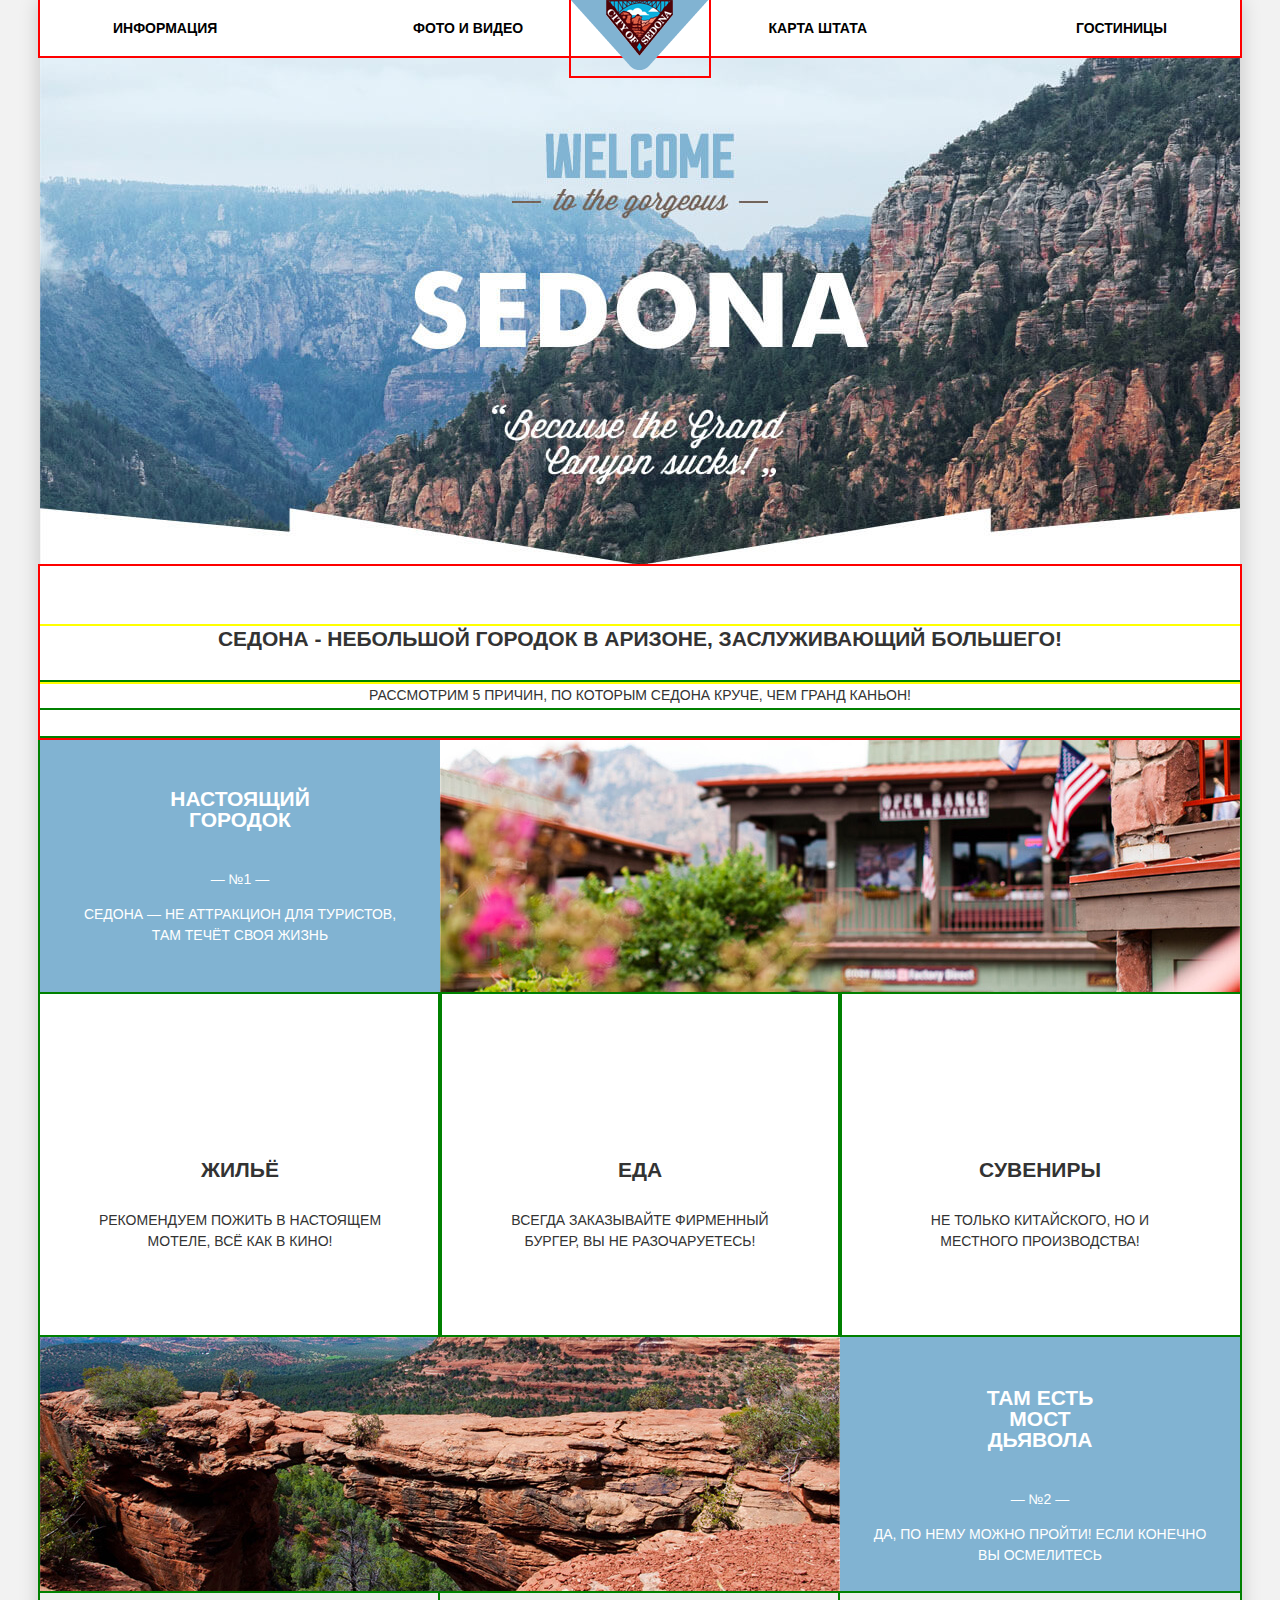
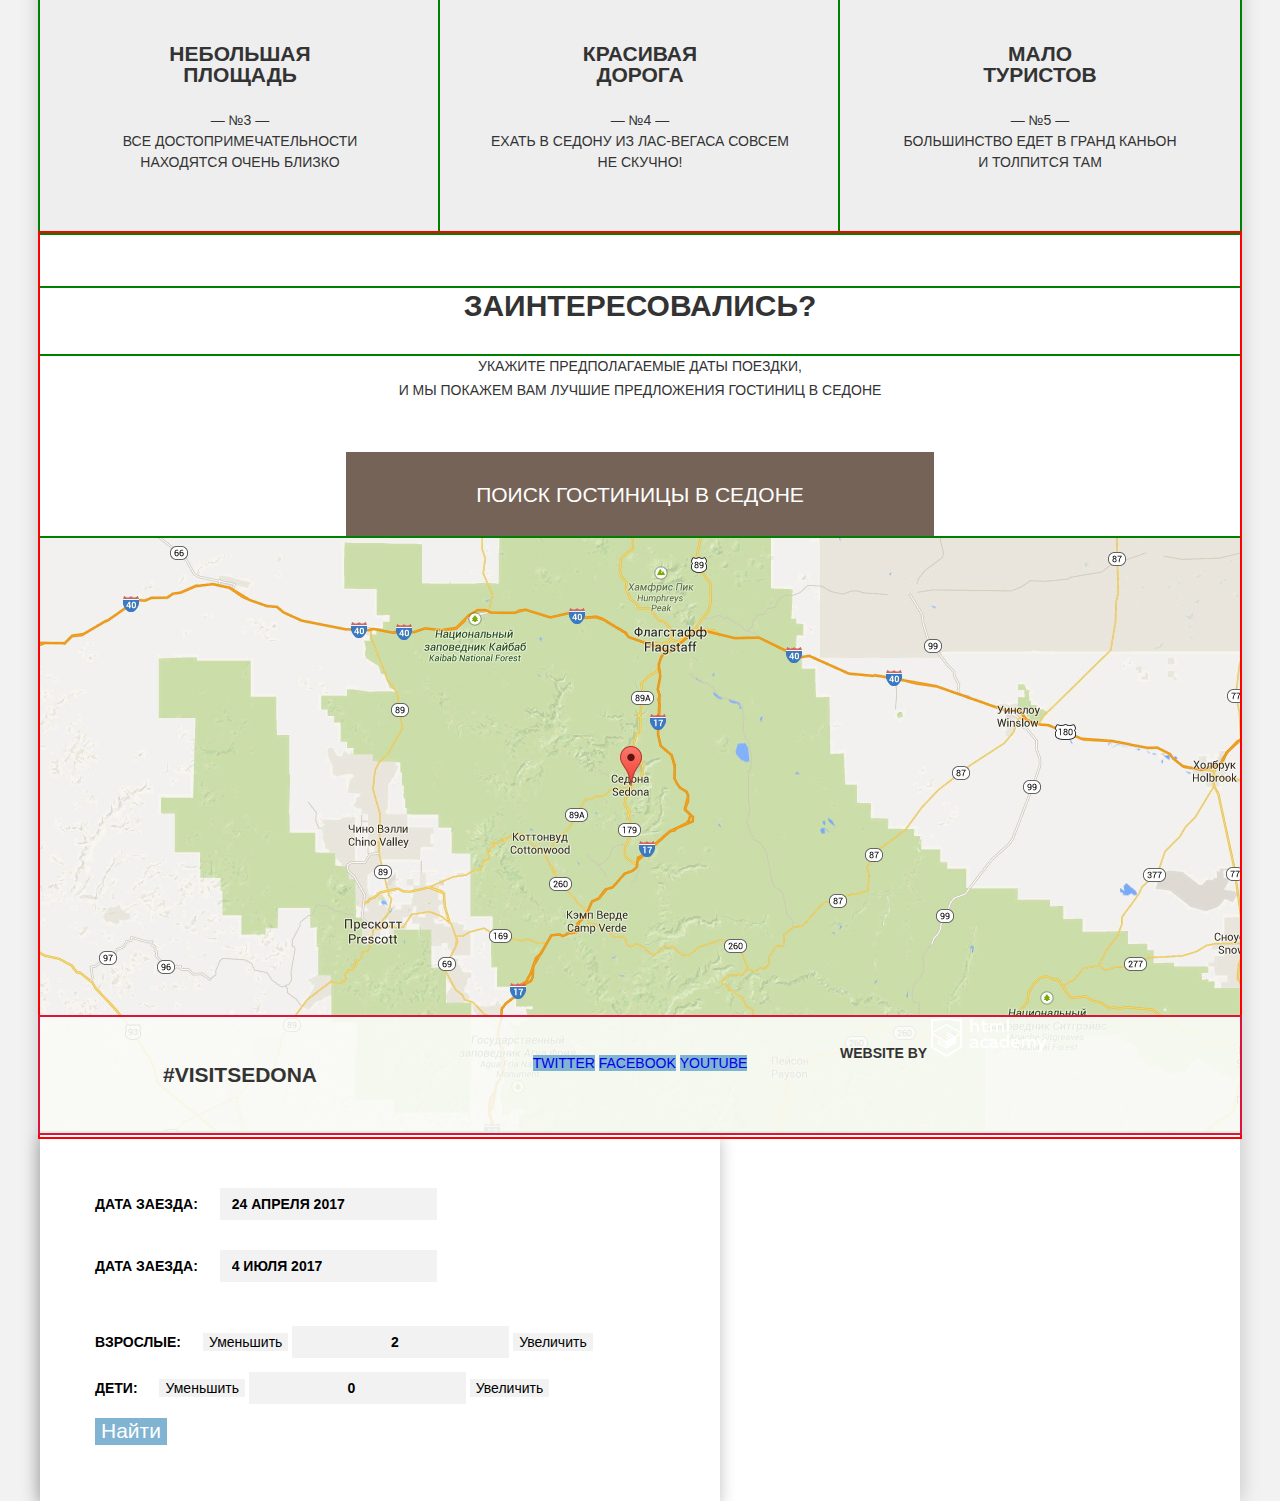
==== index.html @ 20192886 "Сделана сетка страниц" ====
<!DOCTYPE html>
<html lang="ru">
  <head>
    <meta charset="utf-8">
    <title>HTML Academy: Седона</title>
    <link href="https://fonts.googleapis.com/css?family=PT+Sans:400,700&amp;subset=cyrillic" rel="stylesheet">
    <link rel="stylesheet" href="css/normalize.css">
    <link rel="stylesheet" href="css/style.css">
  </head>
  <body>
    <div class="page-content">
      <header class="main-header">
        <nav class="main-navigation">
          <a class="main-header-logo">
            <img src="img/logo.png" width="138" height="70" alt="Логотип Седоны">
          </a>
          <ul class="site-navigation">
            <li><a href="#">Информация</a></li>
            <li><a href="#">Фото и видео</a></li>
            <li><a href="#">Карта штата</a></li>
            <li><a href="catalog.html">Гостиницы</a></li>
          </ul>
        </nav>
      </header>
      <main class="container">
        <h1 class="visually-hidden">Городок Седона</h1>
        <div class="intro-photo"></div>
        <section class="features">
          <h2 class="visually-hidden">Преимущества Седоны</h2>
          <div class="layout-block">
            <p>Седона - небольшой городок в Аризоне, заслуживающий большего!</p>
            <p>Рассмотрим 5 причин, по которым Седона круче, чем Гранд Каньон!</p>
          </div>
          <ol class="features-list">
            <li class="features-block colored">
              <div class="features-layout">
                <h3>Настоящий городок</h3>
                <p>— №1 —</p>
                <p>Седона — не аттракцион для туристов,<br> там течёт своя жизнь</p>
              </div>
              <img class="feature-photo" src="img/sedona-photo-1.jpg">
              <ul class="recommendations-list">
                <li class="recommendations-item">
                  <h4>Жильё</h4>
                  <p>Рекомендуем пожить в настоящем мотеле, всё как в кино!</p>
                </li>
                <li class="recommendations-item">
                  <h4>Еда</h4>
                  <p>Всегда заказывайте фирменный бургер, вы не разочаруетесь!</p>
                </li>
                <li class="recommendations-item">
                  <h4>Сувениры</h4>
                  <p>Не только китайского, но и местного производства!</p>
                </li>
              </ul>
            </li>
            <li class="features-block colored ">
              <div class="features-layout backwards">
                <h3>Там есть Мост дьявола</h3>
                <p>— №2 —</p>
                <p>Да, по нему можно пройти! Если конечно<br> вы осмелитесь</p>
              </div>
              <img class="feature-photo" src="img/sedona-photo-2.jpg">
            </li>
            <li class="features-block other">
                <h3>Небольшая площадь</h3>
                <p>— №3 —</p>
                <p>Все достопримечательности<br> находятся очень близко</p>
            </li>
            <li class="features-block other">
                <h3>Красивая дорога</h3>
                <p>— №4 —</p>
                <p>Ехать в Седону из Лас-Вегаса совсем<br> не скучно!</p>
            </li>
            <li class="features-block other">
                <h3>Мало туристов</h3>
                <p>— №5 —</p>
                <p>Большинство едет в Гранд Каньон<br> и толпится там</p>
            </li>
          </ol>
        </section>
        <section class="search">
          <h2 class="visually-hidden">Поиск гостиниц</h2>
          <p>Заинтересовались?</p>
          <p>Укажите предполагаемые даты поездки,  <br>
            и мы покажем вам лучшие предложения гостиниц в Седоне</p>
          <a class="open-button" href="catalog.html">Поиск гостиницы в Седоне</a>
          <img class="map" src="img/map.jpg" width="1200" height="593">
        </section>
      </main>
      <footer class="main-footer">
        <p class="footer-tag">#visitSedona</p>
        <ul class="footer-social">
          <li><a class="social-button" href="www.twitter.com">Twitter</a></li>
          <li><a class="social-button" href="www.facebook.com">Facebook</a></li>
          <li><a class="social-button" href="www.youtube.com">Youtube</a></li>
        </ul>
        <p class="footer-copyright">
          <b>Website by</b>
          <a href="https://htmlacademy.ru/intensive/htmlcss"><img src="img/academy-logo.svg" width="115" height="41" alt="Страница HTML Academy"></a>
        </p>
      </footer>


      <section class="modal modal-search">
        <form class="search-form" action="https://echo.htmlacademy.ru" method="get">
          <p>
            <label for="arrival-date">Дата заезда:</label>
            <input type="text" name="arrival-date" id="arrival-date" placeholder="24 апреля 2017">
          </p>
          <p>
            <label for="departure-date">Дата заезда:</label>
            <input type="text" name="departure-date" id="departure-date" placeholder="4 июля 2017">
          </p>
          <div "search-columns">
            <p>
              <label for="adult-number">Взрослые:</label>
              <button class="add-button" type="button">Уменьшить</button>
              <input type="number" min="0" name="adult-number" id="adult-number" placeholder="2">
              <button class="subtract-button button" type="button">Увеличить</button>
            </p>
            <p>

              <label for="child-number">Дети:</label>
              <button class="add-button" type="button">Уменьшить</button>
              <input type="number" min="0" name="child-number" id="child-number" placeholder="0">
              <button class="subtract-button button" type="button">Увеличить</button>
            </p>
          </div>
          <button type="submit" class="modal-button">Найти</button>
        </form>
      </section>
    </div>
  </body>
</html>
---- css/style.css ----
body {
  margin: 0;
  padding: 0;

  font-family: "PT Sans Regular", Arial, sans-serif;
  font-size: 14px;
  line-height: 21px;
  color: #333333;
  text-transform: uppercase;

  background-color: #f2f2f2;
}

.visually-hidden {
  position: absolute;
  width: 1px;
  height: 1px;
  margin: -1px;
  border: 0;
  padding: 0;
  clip: rect(0 0 0 0);
  overflow: hidden;
}

/* margin добавила, чтобы была видна тень. Не забыть убрать! */
.page-content {
  min-width: 1200px;
  width: 1200px;
  margin: 0 auto;
  background-color: #ffffff;
  box-shadow: 0 0 20px  rgba(0, 1, 1, 0.2);
}

a {
  text-decoration: none;
}

.main-navigation {
  background-color: #ffffff;

  outline: 2px solid red;
}

.main-header-logo {
  position: absolute;
  left: calc(50% - 69px);

  outline: 2px solid red;
}

.main-header-logo a {
  outline: 2px solid red;
}

.site-navigation {
  display: flex;
  flex-wrap: wrap;
  margin: 0;
  padding: 0;

  font-weight: bold;
  line-height: 26px;

  list-style: none;
  color: #000000;
  outline: 2px solid red;
}

.site-navigation li {
  width: 227px;
}

.site-navigation li:first-child,
.site-navigation li:nth-child(2) {
  padding-left: 73px;
  padding-top: 15px;
  padding-bottom: 15px;

  text-align: left;
}

.site-navigation li:nth-child(3),
.site-navigation li:last-child {
  padding-right: 73px;
  padding-top: 15px;
  padding-bottom: 15px;

  text-align: right;
}

.site-navigation a {
  color: #000000;
}

.site-navigation a:hover,
.site-navigation a:focus {
  color: #81b3d2;
}

.site-navigation a:active {
  color: rgba(0, 0, 0, 0.3)
}

.intro-photo {
  width: 1200px;
  height: 510px;
  background-color: #5780a8;
  background-image: url("../img/background-index.jpg");
  background-position: center;
  background-repeat: no-repeat;
}

.features {
  background-color: #ffffff;
}

.layout-block {
  padding-top: 60px;
  padding-bottom: 30px;

  outline: 2px solid red;
}

.layout-block > p:first-of-type {
  margin: 0;
  padding-bottom: 30px;

  font-size: 21px;
  line-height: 26px;
  font-weight: bold;
  text-align: center;

  outline: 2px solid yellow;
}

.layout-block > p:nth-of-type(2) {
  margin: 0;

  line-height: 26px;
  text-align: center;

  outline: 2px solid green;
}

.features-list {
  display: flex;
  flex-wrap: wrap;
  margin: 0;
  padding: 0;

  list-style: none;
}

.features-block {
  text-align: center;
  outline: 2px solid green;
}

.features-layout h3,
.features-block h3 {
  margin: 0;
  padding: 0;

  font-size: 21px;
  font-weight: bold;
  line-height: 21px;
}

.features-layout {
  width: 400px;
}

.features-block.colored {
  display: flex;
  flex-wrap: wrap;
  width: 1200px;

  color: #ffffff;

  background-color: #81b3d2;
}

.features-block h3 {
  padding-top: 50px;
  padding-left: 125px;
  padding-right: 125px;
  padding-bottom: 25px;

}

.features-block.other {
  padding-bottom: 60px;

  background-color: #eeeeee;
}

.features-block.other > p {
  margin: 0;
}

.recommendations-list {
  display: flex;
  flex-wrap: wrap;
  margin: 0;
  padding: 0;

  color:#333333;
  list-style: none;

  background-color: #ffffff;
}

.recommendations-list li {
  width: 400px;
  padding-top: 165px;
  outline: 2px solid green;
}

.recommendations-item h4 {
  margin: 0;
  padding-bottom: 30px;

  font-size: 21px;
  font-weight: bold;
  line-height: 21px;
}

.recommendations-item p {
  margin: 0;
  padding: 0;
  padding-bottom: 85px;
  padding-left: 55px;
  padding-right: 55px;

  font-size: 14px;
  line-height: 21px;
}

.features-layout.backwards {
  order: 1;
}

.features-block.other {
  width: 400px;
}

.search {
  padding-top: 55px;

  outline: 2px solid red;
}


.search p:first-of-type {
  margin: 0;
  padding-bottom: 30px;

  font-size: 30px;
  font-weight: bold;
  line-height: 36px;
  text-align: center;

  outline: 2px solid green;
}

.search p:nth-of-type(2) {
  margin: 0;
  padding-bottom: 50px;

  line-height: 24px;
  text-align: center;
}

.open-button {
  display: block;
  width: 588px;
  margin-left: auto;
  margin-right: auto;
  padding: 30px 0;

  font-size: 21px;
  line-height: 26px;
  color: #ffffff;
  text-align: center;

  background-color: #766357;
  border: none;
}

.map {
  outline: 2px solid green;
}

.open-button:focus,
.open-button:hover {
  background-color: #604e43;
  box-shadow: 0 10px 20px 0 rgba(0, 1, 1, 0.25)
}

.open-button:active {
  color: #918984;

  background-color: #503e33;
}

.main-footer {
  display: flex;
  flex-wrap: wrap;
  margin-top: -120px;

  background-color: rgba(249, 251, 246, 0.9);

  outline: 2px solid crimson;
}

.main-footer > p {
  margin: 0;
}

.footer-tag {
  width: 400px;
  padding: 45px 0;
  font-size: 21px;
  font-weight: bold;
  line-height: 26px;
  text-align: center;

  background-color: rgba(249, 251, 246, 0.9);
}

.footer-social {
  width: 400px;
  margin: 0;
  padding: 0;
  padding-top: 36px;
  padding-bottom: 36px;

  text-align: center;

  list-style: none;
  background-color: rgba(249, 251, 246, 0.9);
}

.footer-social li {
  display: inline-block;
}


.footer-copyright {
  width: 400px;
  padding-bottom: 40px;

  background-color: rgba(249, 251, 246, 0.9);
}


.social-button {
  background-color: #81b3d2;
}

.social-button:hover,
.social-button:focus {
  background-color: #669ec0;
}

.social-button:active {
  background-color: #5496bd;
}

.footer-copyright {
  line-height: 26px;
}

.modal-search {
  width: 570px;
  padding: 55px;

  font-weight: bold;
  line-height: 26px;
  color: #000000;

  background-color: #ffffff;
  box-shadow: 0 5px 15px 0 rgba(0, 1, 1, 0.25);
}

.search-form > p {
  width: 100%;
  margin: 0;
  padding: 0;
  padding-bottom: 30px;
}

.search-columns > p {
  width: 230px;
}

.search-form label {
  padding-right: 18px;
}

.modal-search input {
  padding-top: 8px;
  padding-bottom: 8px;
  padding-left: 12px;
  padding-right: 9px;

  background-color: #f2f2f2;
  border: none;
}


.modal-search input:hover {
  background-color: #ebebeb;
}

.modal-search input:focus {
  background-color: #ffffff;
  border: 2px solid #e5e5e5;
}

.modal-search input[placeholder] {
  text-transform: uppercase;
  font-weight: bold;
}

.modal-search input::-moz-placeholder {
  color: #000000;
}

.modal-search input::-webkit-input-placeholder {
  color: #000000;
}

input[type="number"] {
  text-align: center;
}

.add-button,
.subtract-button {
  background-color: #f2f2f2;
  border: none;
}

.modal-button {
  font-size: 21px;
  text-align: center;
  color: #ffffff;

  background-color: #81b3d2;
  border: none;
}

.modal-button:hover,
.modal-button:focus {
  background-color: #669ec0;
}

.modal-button:active {
  color: rgba(255, 255, 255, 0.302);
  background-color: #5496bd;
}


/* Оформление страницы каталога */

.site-navigation-current a,
.site-navigation-current a:hover,
.site-navigation-current a:focus,
.site-navigation-current a:active {
  color: #766357;
}

.filter {
  display: flex;
  flex-wrap: wrap;
  padding-top: 28px;
  padding-left: 73px;
  padding-right: 73px;
  padding-bottom: 31px;

  color: #ffffff;

  background-color: #5c87b0;
  background-image: url("../img/background-hotels.jpg");
  background-position: 0 0;
  background-repeat: no-repeat;
  background-size: cover;
}

.filter fieldset {
  width: 240px;
  margin: 0;
  padding: 0;

  border: none;
  outline: 2px solid red;
}

.filter-column {
  width: 318px;
  margin-left: 256px;

  outline: 2px solid red;
}

.filter legend {
  padding-bottom: 30px;

  font-size: 16px;
  font-weight: bold;
}

.filter ul {
  margin: 0;
  padding: 0;

  list-style: none;
}

.filter-option {
  padding-bottom: 28px;
  padding-left: 40px;

  text-align: left;
}

.filter-option:last-child {
  padding-bottom: 0;
}

.filter-input:disabled + label {
  opacity: 0.5;
}

.filter-range {
  background-color: transparent;
  border: none;
}


.filter-range[placeholder] {
  color: #ffffff;
}

.filter-range::-moz-placeholder {
  color: #ffffff;
}

.filter-range::-webkit-input-placeholder {
  color: #ffffff;
}

.filter-group {
  border: 2px solid #ffffff;
}

.results-button {
  padding-top: 7px;
  padding-bottom: 7px;
  padding-left: 34px;
  padding-right: 34px;


  text-transform: uppercase;
  color: #ffffff;

  background-color: transparent;
  border: 2px solid #ffffff;
}


.sorting-layout {
  display: flex;
  flex-wrap: wrap;

  padding-top: 30px;
  padding-bottom: 30px;
  padding-left: 73px;
  padding-right: 73px;

  outline: 2px solid red;
}

.sorting-layout > b {
  width: 130px;
  margin-right: 34px;

  font-size: 21px;
  font-weight: bold;
  line-height: 26px;
  outline: 2px solid green;
}

.sorting-layout > span {
  width: 90px;
  margin-right: 25px;

  font-size: 12px;
  line-height: 18px;
}

.sorting-settings-1,
.sorting-settings-2 {
  margin: 0;
  padding: 0;

  font-size: 12px;

  list-style: none;
  line-height: 18px;
  color: rgba(0, 0, 0, 0.3);

  outline: 2px solid red;
}

.sorting-settings-1 {
  display: flex;
  flex-wrap: wrap;
  width: 249px;
  margin-right: auto;

  outline: 2px solid red;
}

.sorting-settings-1 li {
  width: 81px;

  outline: 2px solid green;
}

.sorting-settings-1 li:last-of-type {
  width: 86px;
}

.sorting-settings-2 {
  display: flex;
  flex-wrap: wrap;
  width: 236px;
}

.sorting-button {
  color: rgba(0, 0, 0, 0.3);

  text-decoration: underline;
  text-decoration-style: dotted;
  text-decoration-color: #81b3d2;
}

.sorting-button:hover,
.sorting-button:focus {
  color: #81b3d2;
}

.sorting-button:active {
  color: #000000;
  text-decoration: none;
}

.current-sorting {
  color: #81b3d2;
}

.results-list {
  margin: 0;
  padding: 0;

  list-style: none;
}

.result-item {
  display: flex;
  flex-wrap: wrap;
  padding-top: 30px;
  padding-bottom: 30px;
  padding-left: 73px;
  padding-right: 73px;

  border-bottom: 1px solid #e5e5e5;
}

.result-item > a {
  width: 135px;
  margin-right: 30px;
}

.result-item:first-of-type {
  border-top: 1px solid #e5e5e5;
}

.item-description {
  width: 260px;
  margin-right: auto;
}

.hotel-type {
  display: flex;
  flex-wrap: wrap;
  margin: 0;
  margin-bottom: 15px;
  padding: 0;
}

.hotel-type span {
  width: 116px;

  outline: 2px solid orange
}



.item-name {
  margin: 0;
  padding-bottom: 15px;

  font-size: 21px;
  font-weight: bold;
  line-height: 26px;
}

.item-name a {
  color: #000000;
}

.item-name a:hover,
.item-name a:focus {
  color: #81b3d2;
}

.item-name a:active {
  color: rgba(0, 0, 0, 0.3);
}

.buttons-layout {
  display: flex;
  flex-wrap: wrap;
}
.more-button {
  width: 110px;
  margin-right: 6px;
  padding-top: 3px;
  padding-bottom: 3px;

  font-weight: bold;
  color: #ffffff;
  text-align: center;

  background-color: #81b3d2;
}

.more-button:hover,
.more-button:focus {
  background-color: #669ec0;
}

.more-button:active {
  color: rgba(255, 255, 255, 0.3);

  background-color: #5496bd;
}

.book-button {
  width: 142px;
  padding-top: 3px;
  padding-bottom: 3px;

  font-weight: bold;
  color: #ffffff;
  text-align: center;

  background-color: #766357;
}

.book-button:hover,
.book-button:focus {
  background-color: #604e43;
}

.book-button:active {
  color: rgba(255, 255, 255, 0.3);

  background-color: #503e33;
}

.item-ratings > p {
  margin: 0;
  padding: 0;
  padding-top: 3px;
  padding-bottom: 2px;

  color: #666666;

  background-color: #f2f2f2;
}

.star-rating {
  margin-bottom: 47px;
}

.catalog-content .main-footer {
  margin-top: 0;
}
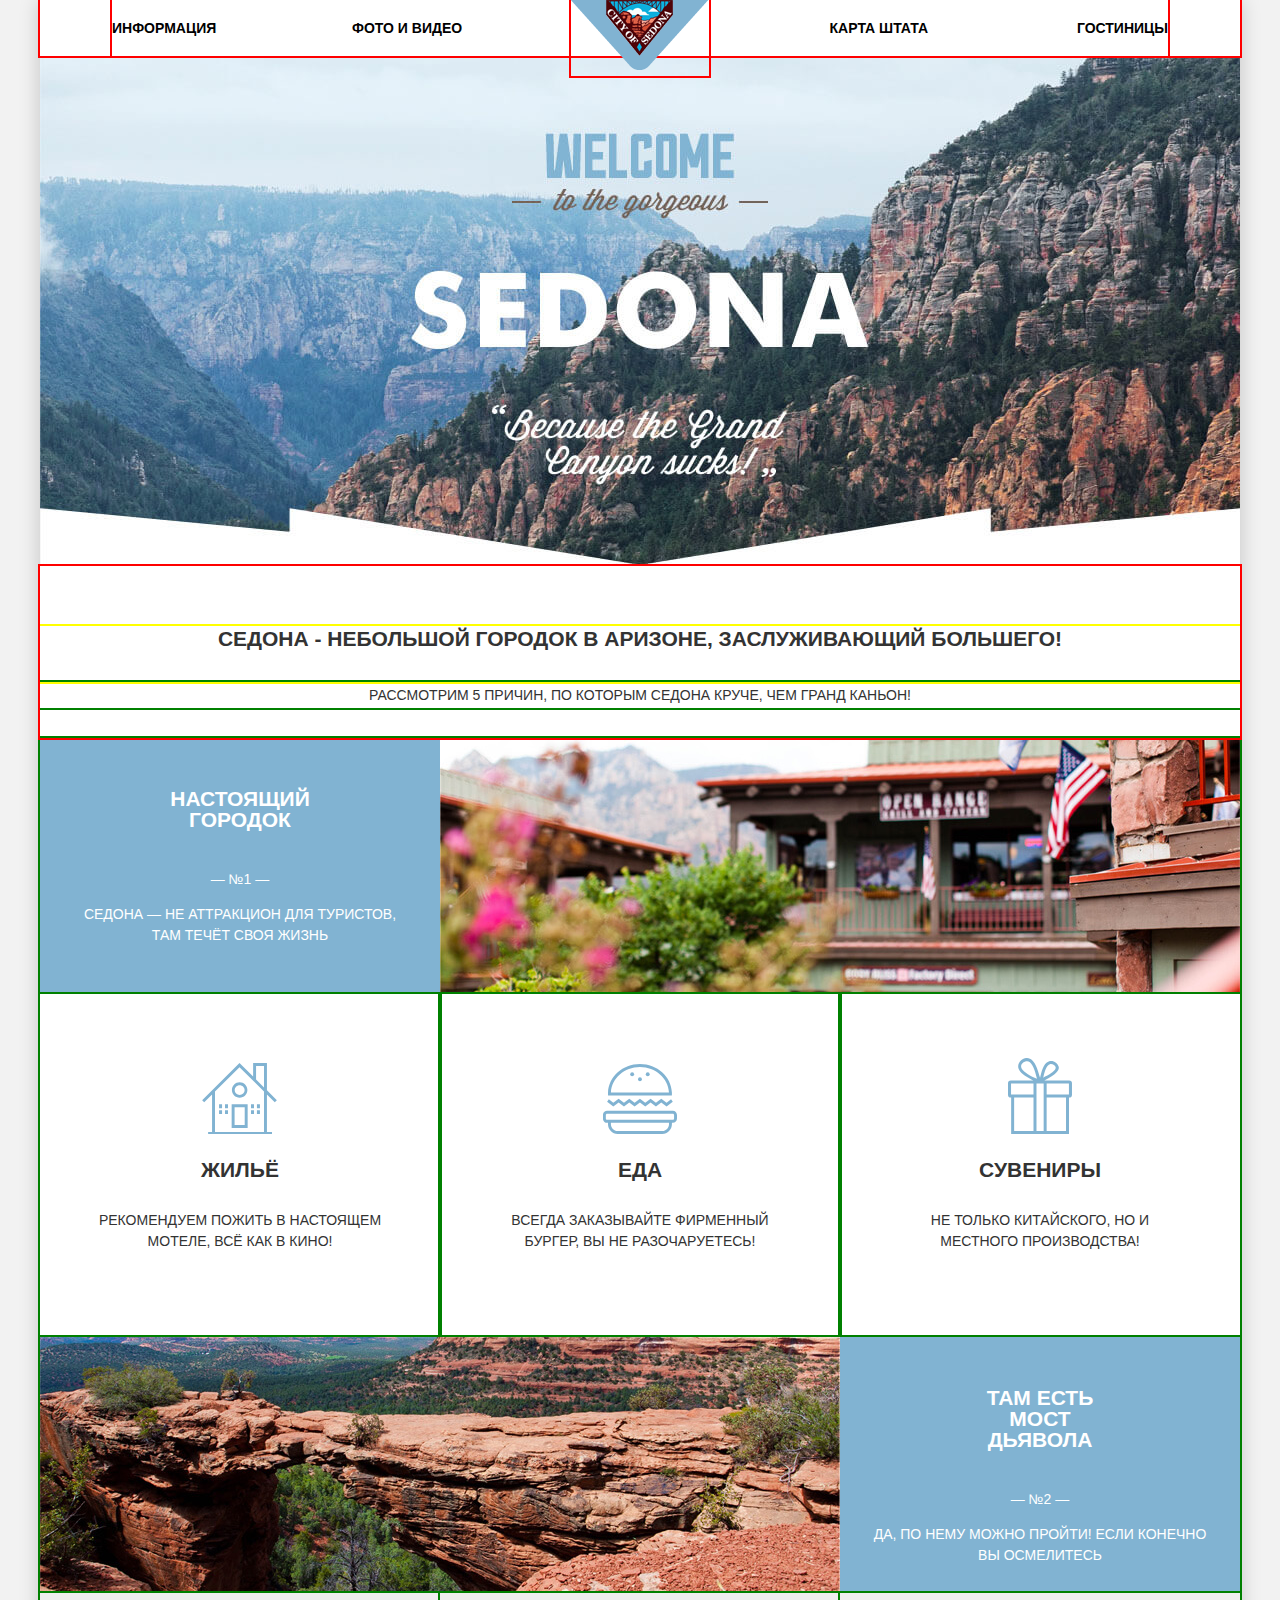
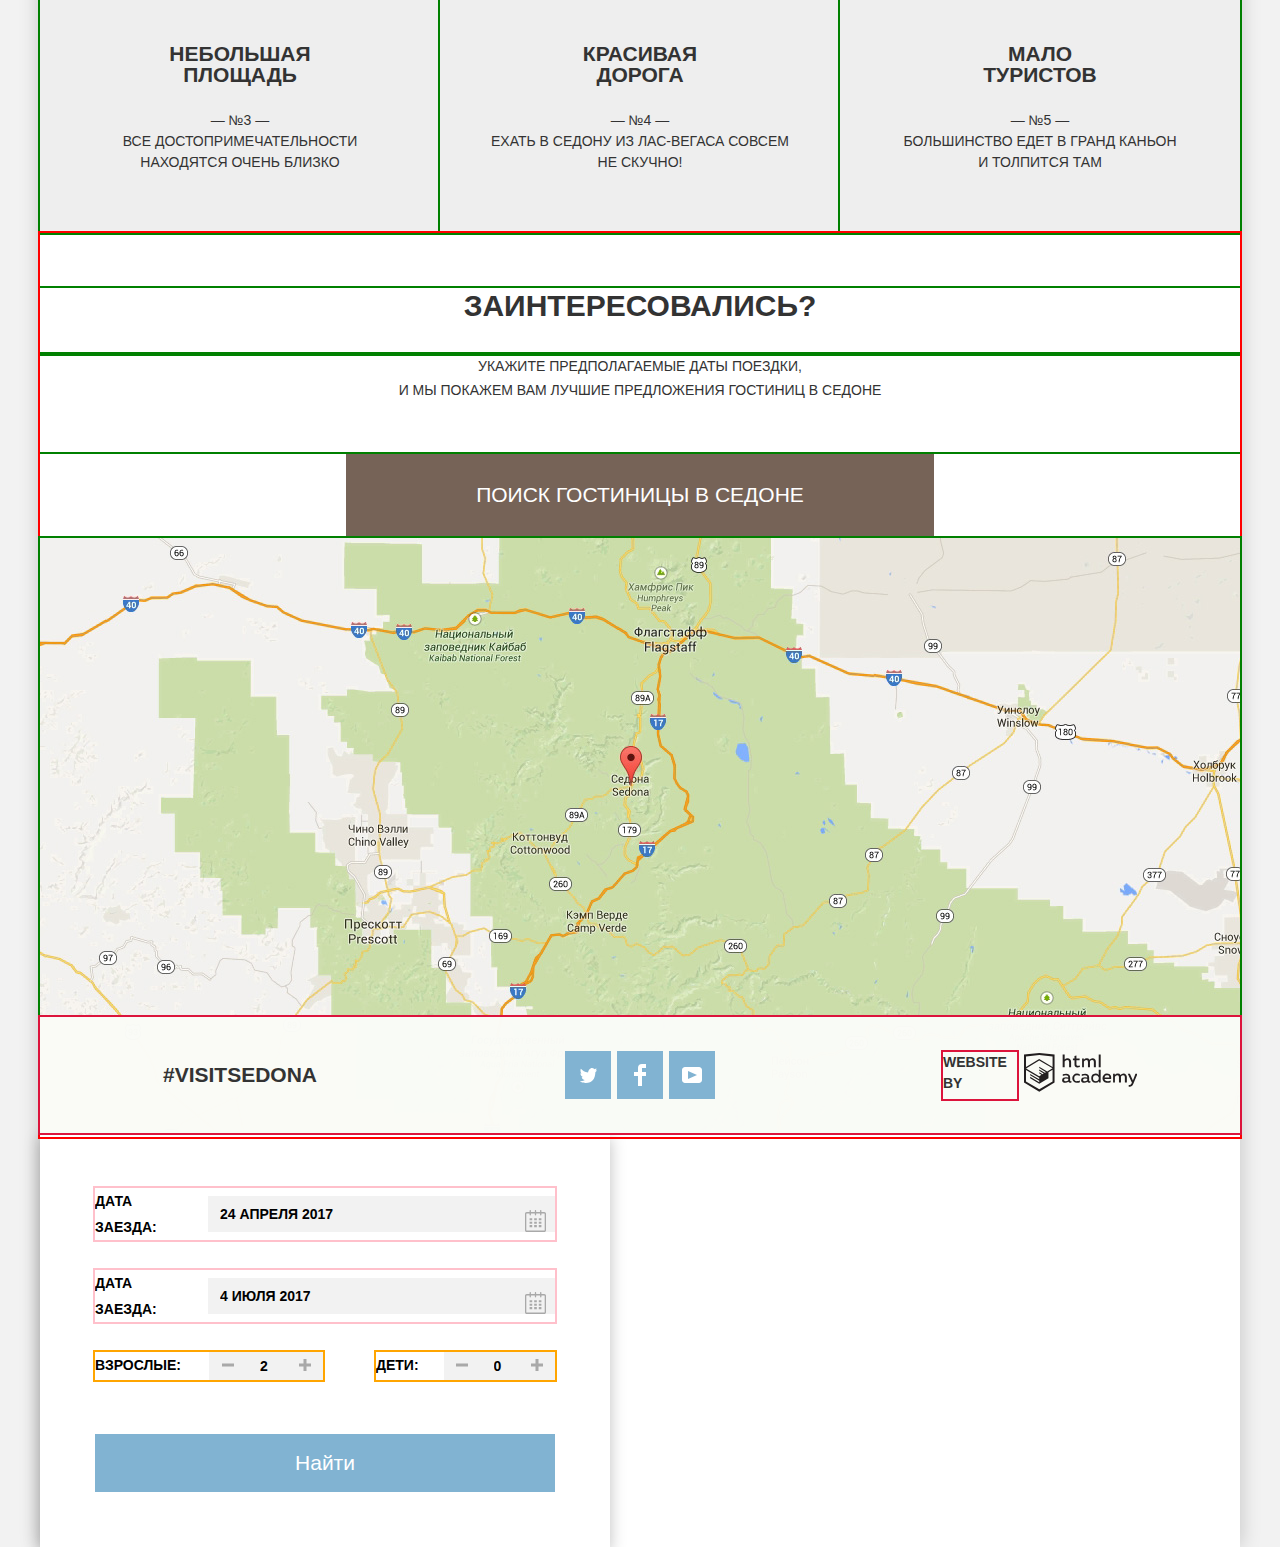
==== commit 291837bf: "Доработано оформление" ====
--- a/index.html
+++ b/index.html
@@ -41,15 +41,15 @@
               <img class="feature-photo" src="img/sedona-photo-1.jpg">
               <ul class="recommendations-list">
                 <li class="recommendations-item">
-                  <h4>Жильё</h4>
+                  <h4 class="home">Жильё</h4>
                   <p>Рекомендуем пожить в настоящем мотеле, всё как в кино!</p>
                 </li>
                 <li class="recommendations-item">
-                  <h4>Еда</h4>
+                  <h4 class="food">Еда</h4>
                   <p>Всегда заказывайте фирменный бургер, вы не разочаруетесь!</p>
                 </li>
                 <li class="recommendations-item">
-                  <h4>Сувениры</h4>
+                  <h4 class="souvenirs">Сувениры</h4>
                   <p>Не только китайского, но и местного производства!</p>
                 </li>
               </ul>
@@ -84,50 +84,60 @@
           <p>Заинтересовались?</p>
           <p>Укажите предполагаемые даты поездки,  <br>
             и мы покажем вам лучшие предложения гостиниц в Седоне</p>
-          <a class="open-button" href="catalog.html">Поиск гостиницы в Седоне</a>
+          <a class="open-button button" href="catalog.html">Поиск гостиницы в Седоне</a>
           <img class="map" src="img/map.jpg" width="1200" height="593">
         </section>
       </main>
       <footer class="main-footer">
         <p class="footer-tag">#visitSedona</p>
-        <ul class="footer-social">
-          <li><a class="social-button" href="www.twitter.com">Twitter</a></li>
-          <li><a class="social-button" href="www.facebook.com">Facebook</a></li>
-          <li><a class="social-button" href="www.youtube.com">Youtube</a></li>
-        </ul>
+        <div class="social-layout">
+          <ul class="footer-social">
+            <li><a class="social-button" href="www.twitter.com"><span class="visually-hidden">Twitter</span><svg xmlns="http://www.w3.org/2000/svg" xmlns:xlink="http://www.w3.org/1999/xlink" width="17" height="15"><image overflow="visible" width="17" height="15"/><path fill="#FFF" d="M10.95.144c1.685-.496 2.984.27 3.577 1.179.673-.231 1.331-.481 2.011-.708a2.345 2.345 0 0 1-.857 1.768c.685.17 1.304-.491 1.304-.491-.169 1-1.006 1.788-1.563 2.024-.231 6.75-3.175 11.217-10.077 11.082h-.446c-.41 0-4.164-.46-4.898-1.887 2.271.196 3.893-.422 4.693-1.177-.96-.3-2.679-.477-2.979-2.95.349.106.564.228 1.19.119C1.705 8.247.374 7.53.448 5.33c.285.328 1.067.536 1.34.472C1.085 5.561-.182 2.442.894.85c1.818 1.854 3.735 3.606 7.152 3.773C8.254 2.33 9.183.793 10.95.144z"/></svg></a></li>
+            <li><a class="social-button" href="www.facebook.com"><span class="visually-hidden">Facebook</span><svg xmlns="http://www.w3.org/2000/svg" width="12" height="22"><path fill="#FFF" d="M12 4V0H8a4 4 0 0 0-4 4v4H0v4h4v10h4V12h4V8H8V4h4z"/></svg></a></li>
+            <li><a class="social-button" href="www.youtube.com"><span class="visually-hidden">Youtube</span><svg xmlns="http://www.w3.org/2000/svg" xmlns:xlink="http://www.w3.org/1999/xlink" width="20" height="16"><image overflow="visible" width="20" height="16"/><path fill="#FFF" d="M17 0H3C1.35 0 0 1.35 0 3v10c0 1.65 1.35 3 3 3h14c1.65 0 3-1.35 3-3V3c0-1.65-1.35-3-3-3zM6.027 11.998V4.002L15.014 8l-8.987 3.998z"/></svg></a></li>
+          </ul>
+        </div>
         <p class="footer-copyright">
           <b>Website by</b>
-          <a href="https://htmlacademy.ru/intensive/htmlcss"><img src="img/academy-logo.svg" width="115" height="41" alt="Страница HTML Academy"></a>
+          <a class="copyright-link" href="https://htmlacademy.ru/intensive/htmlcss">
+            <svg width="113" height="39" viewBox="0 0 113 39"><path d="M401.93,351.51a2.07,2.07,0,0,0,.58-0.11v1.4a3.41,3.41,0,0,1-1.24.22,1.75,1.75,0,0,1-1.75-1,5.08,5.08,0,0,1-3.3,1.13c-1.59,0-3.06-.87-3.06-2.68,0-2.24,2.08-2.93,3.9-2.93a11.63,11.63,0,0,1,2.28.26v-0.31c0-1.09-.8-1.86-2.3-1.86a7.79,7.79,0,0,0-3.15.67v-1.79a10.72,10.72,0,0,1,3.35-.58c2.48,0,4,1.18,4,3.83v3.14A0.57,0.57,0,0,0,401.93,351.51Zm-6.76-1.19a1.42,1.42,0,0,0,1.64,1.29,3.56,3.56,0,0,0,2.53-1V349.1a10.21,10.21,0,0,0-1.9-.22C396.34,348.89,395.17,349.23,395.17,350.33Z" transform="translate(-355.09 -323.29)" fill="#231f20"/><path d="M408.15,343.91a5.29,5.29,0,0,1,2.7.67v1.79a4.28,4.28,0,0,0-2.42-.73,2.89,2.89,0,1,0,0,5.76,5.26,5.26,0,0,0,2.55-.67v1.8a6.58,6.58,0,0,1-2.9.6,4.42,4.42,0,0,1-4.72-4.54A4.54,4.54,0,0,1,408.15,343.91Z" transform="translate(-355.09 -323.29)" fill="#231f20"/><path d="M420.93,351.51a2.07,2.07,0,0,0,.58-0.11v1.4a3.41,3.41,0,0,1-1.24.22,1.75,1.75,0,0,1-1.75-1,5.08,5.08,0,0,1-3.3,1.13c-1.59,0-3.06-.87-3.06-2.68,0-2.24,2.08-2.93,3.9-2.93a11.63,11.63,0,0,1,2.28.26v-0.31c0-1.09-.8-1.86-2.3-1.86a7.79,7.79,0,0,0-3.15.67v-1.79a10.72,10.72,0,0,1,3.35-.58c2.48,0,4,1.18,4,3.83v3.14A0.57,0.57,0,0,0,420.93,351.51Zm-6.76-1.19a1.42,1.42,0,0,0,1.64,1.29,3.56,3.56,0,0,0,2.53-1V349.1a10.21,10.21,0,0,0-1.9-.22C415.33,348.89,414.17,349.23,414.17,350.33Z" transform="translate(-355.09 -323.29)" fill="#231f20"/><path d="M431.76,340.14V352.9H430v-1.39a4.07,4.07,0,0,1-3.35,1.62,4.62,4.62,0,0,1,0-9.22,4,4,0,0,1,3.15,1.37v-5.14h2ZM427,345.62a2.9,2.9,0,0,0,0,5.8,3,3,0,0,0,2.79-1.84v-2.13A3.06,3.06,0,0,0,427,345.62Z" transform="translate(-355.09 -323.29)" fill="#231f20"/><path d="M438.08,343.91c3.48,0,4.68,2.81,4.12,5.34h-6.58c0.22,1.57,1.75,2.22,3.35,2.22a6.41,6.41,0,0,0,2.77-.62v1.68a7.5,7.5,0,0,1-3.14.6c-2.68,0-5-1.53-5-4.61A4.39,4.39,0,0,1,438.08,343.91Zm0.09,1.62a2.39,2.39,0,0,0-2.57,2.26h4.85A2.06,2.06,0,0,0,438.17,345.53Z" transform="translate(-355.09 -323.29)" fill="#231f20"/><path d="M444.19,352.9v-8.75h1.73v1.09a4,4,0,0,1,2.92-1.33,3,3,0,0,1,2.73,1.4,4.33,4.33,0,0,1,3.06-1.4,3.21,3.21,0,0,1,3.32,3.52v5.47h-2v-5.41a1.67,1.67,0,0,0-1.73-1.84,2.94,2.94,0,0,0-2.17,1.18c0,0.2,0,.4,0,0.6v5.47h-2v-5.41a1.67,1.67,0,0,0-1.73-1.84,3.11,3.11,0,0,0-2.32,1.35v5.91h-2Z" transform="translate(-355.09 -323.29)" fill="#231f20"/><path d="M466.56,344.15h2l-4.1,9.93c-0.95,2.28-2.19,3-3.52,3a5,5,0,0,1-1.15-.15v-1.66a3,3,0,0,0,.89.13c0.95,0,1.66-.67,2.17-2l0.18-.44-4.16-8.82H461l3,6.6Z" transform="translate(-355.09 -323.29)" fill="#231f20"/><path d="M395.75,324.82v5a4,4,0,0,1,2.83-1.2,3.41,3.41,0,0,1,3.61,3.57v5.41h-2v-5.16a1.9,1.9,0,0,0-2-2.1,3.08,3.08,0,0,0-2.44,1.46v5.8h-2V324.82h2Z" transform="translate(-355.09 -323.29)" fill="#231f20"/><path d="M407.52,325.71v3.12h3.17v1.71h-3.17v4c0,1.15.53,1.53,1.66,1.53a4.71,4.71,0,0,0,1.77-.35v1.68a7.14,7.14,0,0,1-2.35.38,2.68,2.68,0,0,1-3-2.88v-4.38H404v-1.71h1.57v-2.64Z" transform="translate(-355.09 -323.29)" fill="#231f20"/><path d="M413.19,337.58v-8.75h1.73v1.09a4,4,0,0,1,2.92-1.33,3,3,0,0,1,2.73,1.4,4.33,4.33,0,0,1,3.06-1.4,3.21,3.21,0,0,1,3.32,3.52v5.47h-2v-5.41a1.67,1.67,0,0,0-1.73-1.84,2.94,2.94,0,0,0-2.17,1.18c0,0.2,0,.4,0,0.6v5.47h-2v-5.41a1.67,1.67,0,0,0-1.73-1.84,3.11,3.11,0,0,0-2.32,1.35v5.91h-2Z" transform="translate(-355.09 -323.29)" fill="#231f20"/><rect x="74.72" y="1.52" width="1.95" height="12.76" fill="#231f20"/><path d="M370.53,323.31l-0.16,0-15.28,1.6v28L370.37,362l15.28-9.09v-28Zm13.12,28.45-13.28,7.9-13.28-7.9V340.28l13.22,7.87,0,1.43-9.07-5.4v1.38l9.11,5.47,0,1.46-9.1-5.42v1.38l9.11,5.47h0l9.19-5.5v-1.39h0v-4.52l4.1-2.45v11.67Zm0-13.16L380,340.74h0l-1.68,1-8-4.76v1.38l6.84,4.07-0.06,0-0.15.09-1,.57-5.64-3.36v1.38l4.45,2.65-1.05.7,0,0-3.36-2v1.38l2.21,1.3-2.25,1.35-13.16-7.82,13.17-7.92h0Zm0-1.39-13.35-7.87h0l-13.2,7.86v-10.5l13.28-1.39,13.28,1.39v10.51Z" transform="translate(-355.09 -323.29)" fill="#231f20"/>
+            </svg>
+          </a>
         </p>
       </footer>
 
 
       <section class="modal modal-search">
         <form class="search-form" action="https://echo.htmlacademy.ru" method="get">
-          <p>
+          <p class="search-block">
             <label for="arrival-date">Дата заезда:</label>
             <input type="text" name="arrival-date" id="arrival-date" placeholder="24 апреля 2017">
+            <a class="calendar-icon" href="#"><svg xmlns="http://www.w3.org/2000/svg" width="21" height="22"><path d="M19.251 2.025h-2.845V.648c0-.381-.294-.689-.656-.689-.363 0-.656.308-.656.689v1.377h-3.938V.648c0-.381-.294-.689-.655-.689-.363 0-.657.308-.657.689v1.377H5.906V.648c0-.381-.294-.689-.656-.689-.363 0-.657.308-.657.689v1.377H1.75C.784 2.025 0 2.847 0 3.862v16.302C0 21.179.784 22 1.75 22h17.501c.966 0 1.749-.821 1.749-1.836V3.862c0-1.015-.783-1.837-1.749-1.837zm.437 18.139a.448.448 0 0 1-.437.459H1.75a.45.45 0 0 1-.438-.459V3.862a.45.45 0 0 1 .438-.459h2.844v1.378c0 .381.294.689.657.689.362 0 .656-.308.656-.689V3.403h3.938v1.378c0 .381.294.689.657.689.361 0 .655-.308.655-.689V3.403h3.938v1.378c0 .381.293.689.656.689.362 0 .656-.308.656-.689V3.403h2.845c.241 0 .437.206.437.459v16.302z" fill="#a9a9a9"/><path d="M4.594 8.225h2.625v2.066H4.594zM4.594 11.668h2.625v2.067H4.594zM4.594 15.112h2.625v2.066H4.594zM9.188 15.112h2.625v2.066H9.188zM9.188 11.668h2.625v2.067H9.188zM9.188 8.225h2.625v2.066H9.188zM13.781 15.112h2.625v2.066h-2.625zM13.781 11.668h2.625v2.067h-2.625zM13.781 8.225h2.625v2.066h-2.625z" fill="#a9a9a9"/></svg></a>
           </p>
-          <p>
+          <p class="search-block">
             <label for="departure-date">Дата заезда:</label>
             <input type="text" name="departure-date" id="departure-date" placeholder="4 июля 2017">
+            <a class="calendar-icon" href="#"><svg xmlns="http://www.w3.org/2000/svg" width="21" height="22"><path d="M19.251 2.025h-2.845V.648c0-.381-.294-.689-.656-.689-.363 0-.656.308-.656.689v1.377h-3.938V.648c0-.381-.294-.689-.655-.689-.363 0-.657.308-.657.689v1.377H5.906V.648c0-.381-.294-.689-.656-.689-.363 0-.657.308-.657.689v1.377H1.75C.784 2.025 0 2.847 0 3.862v16.302C0 21.179.784 22 1.75 22h17.501c.966 0 1.749-.821 1.749-1.836V3.862c0-1.015-.783-1.837-1.749-1.837zm.437 18.139a.448.448 0 0 1-.437.459H1.75a.45.45 0 0 1-.438-.459V3.862a.45.45 0 0 1 .438-.459h2.844v1.378c0 .381.294.689.657.689.362 0 .656-.308.656-.689V3.403h3.938v1.378c0 .381.294.689.657.689.361 0 .655-.308.655-.689V3.403h3.938v1.378c0 .381.293.689.656.689.362 0 .656-.308.656-.689V3.403h2.845c.241 0 .437.206.437.459v16.302z" fill="#a9a9a9"/><path d="M4.594 8.225h2.625v2.066H4.594zM4.594 11.668h2.625v2.067H4.594zM4.594 15.112h2.625v2.066H4.594zM9.188 15.112h2.625v2.066H9.188zM9.188 11.668h2.625v2.067H9.188zM9.188 8.225h2.625v2.066H9.188zM13.781 15.112h2.625v2.066h-2.625zM13.781 11.668h2.625v2.067h-2.625zM13.781 8.225h2.625v2.066h-2.625z" fill="#a9a9a9"/></svg></a>
           </p>
-          <div "search-columns">
-            <p>
-              <label for="adult-number">Взрослые:</label>
-              <button class="add-button" type="button">Уменьшить</button>
-              <input type="number" min="0" name="adult-number" id="adult-number" placeholder="2">
-              <button class="subtract-button button" type="button">Увеличить</button>
-            </p>
-            <p>
-
-              <label for="child-number">Дети:</label>
-              <button class="add-button" type="button">Уменьшить</button>
-              <input type="number" min="0" name="child-number" id="child-number" placeholder="0">
-              <button class="subtract-button button" type="button">Увеличить</button>
-            </p>
-          </div>
-          <button type="submit" class="modal-button">Найти</button>
+          <p class="search-column-1">
+            <label class="adult-number" for="adult-number">Взрослые:</label>
+            <button class="subtract-button" type="button"><svg width="12" height="12"> 
+                <line x1="0" y1="50%" x2="12" y2="50%" stroke="#a9a9a9" stroke-width="3"></line></svg><span class="visually-hidden">Уменьшить</span></button>
+            <input type="number" min="0" name="adult-number" id="adult-number" placeholder="2">
+            <button class="add-button" type="button"><svg width="12" height="12"> 
+                <line x1="0" y1="50%" x2="12" y2="50%" stroke="#a9a9a9" stroke-width="3"></line> 
+                <line x1="6" y1="0" x2="6" y2="12" stroke="#a9a9a9" stroke-width="3"></line> </svg><span class="visually-hidden">Увеличить</span></button>
+          </p>
+          <p class="search-column-2">
+            <label for="child-number">Дети:</label>
+            <button class="subtract-button" type="button"><svg width="12" height="12"> 
+                <line x1="0" y1="50%" x2="12" y2="50%" stroke="#a9a9a9" stroke-width="3"></line></svg><span class="visually-hidden">Уменьшить</span></button>
+            <input type="number" min="0" name="child-number" id="child-number" placeholder="0">
+            <button class="add-button" type="button"><svg width="12" height="12"> 
+                <line x1="0" y1="50%" x2="12" y2="50%" stroke="#a9a9a9" stroke-width="3"></line> 
+                <line x1="6" y1="0" x2="6" y2="12" stroke="#a9a9a9" stroke-width="3"></line> </svg><span class="visually-hidden">Увеличить</span></button>
+          </p>
+          <button type="submit" class="modal-button button">Найти</button>
         </form>
       </section>
     </div>
--- a/css/style.css
+++ b/css/style.css
@@ -11,18 +11,28 @@
   background-color: #f2f2f2;
 }
 
-.visually-hidden {
+img {
+  max-width: 100%;
+  height: auto;
+}
+
+.visually-hidden:not(:focus):not(:active),
+input[type="checkbox"].visually-hidden {
   position: absolute;
+
   width: 1px;
   height: 1px;
   margin: -1px;
   border: 0;
   padding: 0;
+
+  white-space: nowrap;
+
+  clip-path: inset(100%);
   clip: rect(0 0 0 0);
   overflow: hidden;
 }
 
-/* margin добавила, чтобы была видна тень. Не забыть убрать! */
 .page-content {
   min-width: 1200px;
   width: 1200px;
@@ -56,6 +66,8 @@
   display: flex;
   flex-wrap: wrap;
   margin: 0;
+  margin-left: 72px;
+  margin-right: 72px;
   padding: 0;
 
   font-weight: bold;
@@ -67,12 +79,11 @@
 }
 
 .site-navigation li {
-  width: 227px;
+  width: 240px;
 }
 
 .site-navigation li:first-child,
 .site-navigation li:nth-child(2) {
-  padding-left: 73px;
   padding-top: 15px;
   padding-bottom: 15px;
 
@@ -81,11 +92,18 @@
 
 .site-navigation li:nth-child(3),
 .site-navigation li:last-child {
-  padding-right: 73px;
   padding-top: 15px;
   padding-bottom: 15px;
 
   text-align: right;
+}
+
+.site-navigation li:nth-child(2) {
+  margin-right: auto;
+}
+
+.site-navigation li:nth-child(3) {
+  margin-left: auto;
 }
 
 .site-navigation a {
@@ -212,18 +230,51 @@
 
 .recommendations-list li {
   width: 400px;
+
+  outline: 2px solid green;
+}
+
+.recommendations-item h4 {
+  position: relative;
+  margin: 0;
+  padding-bottom: 30px;
   padding-top: 165px;
-  outline: 2px solid green;
-}
-
-.recommendations-item h4 {
-  margin: 0;
-  padding-bottom: 30px;
 
   font-size: 21px;
   font-weight: bold;
   line-height: 21px;
 }
+
+.recommendations-item h4::before {
+  content: "";
+
+  position: absolute;
+  bottom: 76px;
+  left: 50%;
+  margin-left: -38px;
+  width: 76px;
+  height: 76px;
+
+  background-color: #ffffff;
+}
+
+.recommendations-item .home::before {
+  background-image: url("../img/icon-1.svg");
+  background-repeat: no-repeat;
+  background-position: 0 5px;
+}
+
+.recommendations-item .food::before {
+  background-image: url("../img/icon-2.svg");
+  background-repeat: no-repeat;
+  background-position: 1px 6px;
+}
+.recommendations-item .souvenirs::before {
+  background-image: url("../img/icon-3.svg");
+  background-repeat: no-repeat;
+  background-position: 6px 0;
+}
+
 
 .recommendations-item p {
   margin: 0;
@@ -269,25 +320,33 @@
 
   line-height: 24px;
   text-align: center;
+
+  outline: 2px solid green;
+
+}
+
+.button {
+  display: block;
+
+  font-size: 21px;
+  line-height: 26px;
+  color: #ffffff;
+  text-align: center;
+
+  border: none;
+  background-color: #766357;
 }
 
 .open-button {
-  display: block;
   width: 588px;
   margin-left: auto;
   margin-right: auto;
   padding: 30px 0;
-
-  font-size: 21px;
-  line-height: 26px;
-  color: #ffffff;
-  text-align: center;
-
-  background-color: #766357;
-  border: none;
+  height: 26px; 
 }
 
 .map {
+  position: relative;
   outline: 2px solid green;
 }
 
@@ -305,7 +364,10 @@
 
 .main-footer {
   display: flex;
-  flex-wrap: wrap;
+  flex-wrap: wrap; 
+  justify-content: space-between;
+  position: relative;
+  z-index: 1;
   margin-top: -120px;
 
   background-color: rgba(249, 251, 246, 0.9);
@@ -328,33 +390,32 @@
   background-color: rgba(249, 251, 246, 0.9);
 }
 
+.social-layout {
+  display: flex;
+  align-items: center;
+  justify-content: center;
+  width: 400px;
+  background-color: rgba(249, 251, 246, 0.9);
+}
+
 .footer-social {
-  width: 400px;
-  margin: 0;
-  padding: 0;
-  padding-top: 36px;
-  padding-bottom: 36px;
-
-  text-align: center;
+  display: flex;
+  flex-wrap: wrap;
+  justify-content: space-between;
+  width: 150px;
+  margin: 0;
+  padding: 0;
 
   list-style: none;
-  background-color: rgba(249, 251, 246, 0.9);
-}
-
-.footer-social li {
-  display: inline-block;
-}
-
-
-.footer-copyright {
-  width: 400px;
-  padding-bottom: 40px;
-
-  background-color: rgba(249, 251, 246, 0.9);
-}
-
+}
 
 .social-button {
+  display: flex;
+  align-items: center;
+  justify-content: center;
+  width: 46px;
+  height: 48px;
+
   background-color: #81b3d2;
 }
 
@@ -368,12 +429,37 @@
 }
 
 .footer-copyright {
-  line-height: 26px;
+  display: flex;
+  justify-content: center;
+  align-items: center;
+  width: 400px;
+
+  background-color: rgba(249, 251, 246, 0.9);
+}
+
+.footer-copyright b {
+  margin-right: 7px;
+  padding-bottom: 5px;
+  width: 74px;
+  outline: 2px solid crimson;
+}
+
+.copyright-link:hover path,
+.copyright-link:hover rect,
+.copyright-link:focus path,
+.copyright-link:focus rect {
+  fill: #81b3d2;
+}
+
+.copyright-link:active path,
+.copyright-link:active rect {
+  fill: #bdbbbc;
 }
 
 .modal-search {
   width: 570px;
   padding: 55px;
+  box-sizing: border-box;
 
   font-weight: bold;
   line-height: 26px;
@@ -383,71 +469,155 @@
   box-shadow: 0 5px 15px 0 rgba(0, 1, 1, 0.25);
 }
 
-.search-form > p {
+.search-form {
+  display: flex;
+  flex-wrap: wrap;
+}
+
+.search-block {
+  display: flex;
+  align-items: center;
+  position: relative;
   width: 100%;
   margin: 0;
   padding: 0;
-  padding-bottom: 30px;
-}
-
-.search-columns > p {
-  width: 230px;
-}
-
-.search-form label {
-  padding-right: 18px;
-}
-
-.modal-search input {
-  padding-top: 8px;
-  padding-bottom: 8px;
+  margin-bottom: 30px;
+
+  outline: 2px solid pink;
+}
+
+.search-block label {
+  width: 95px;
+  margin-right: 18px;
+}
+
+.search-block input {
+  padding-top: 10px;
+  padding-bottom: 10px;
   padding-left: 12px;
   padding-right: 9px;
+  box-sizing: border-box;
 
   background-color: #f2f2f2;
   border: none;
 }
 
-
-.modal-search input:hover {
+.search-block input {
+  flex-grow: 1;
+}
+
+.calendar-icon {
+  position: absolute;
+  right: 9px;
+  bottom: 8px;
+  width: 21px;
+  height: 22px;
+}
+
+.calendar-icon:hover path,
+.calendar-icon:focus path {
+  fill: #000000;
+}
+
+.calendar-icon:active path {
+  fill: #81b3d2;
+}
+
+.search-column-1,
+.search-column-2 {
+  display: flex;
+  align-items: stretch;
+  margin: 0;
+  margin-bottom: 54px;
+  padding: 0;
+
+  outline: 2px solid orange; 
+}
+
+.search-column-1 {
+  width: 228px;
+  margin-right: auto;   
+}
+
+.search-column-2 {
+  width: 179px;
+  margin-left: auto;
+}
+
+.search-form input[type="number"] {
+  padding-top: 6px;
+  padding-bottom: 6px;
+  padding-left: 14px;
+  padding-right: 3px;
+  width: 40px; 
+  box-sizing: border-box;
+  
+  background-color: #f2f2f2;
+  border: none;
+}
+
+.add-button,
+.subtract-button {
+  width: 37px;
+  background-color: #f2f2f2;
+  border: none;
+}
+
+.add-button:hover line,
+.subtract-button:hover line,
+.add-button:focus line,
+.subtract-button:focus line {
+  stroke: #000000;
+}
+
+.add-button:active line,
+.subtract-button:active line {
+  stroke: #81b3d2;
+}
+
+/* .subtract-button {
+  margin-left: 70px;
+} */
+
+
+.search-column-1 label {
+  width: 73px;
+  margin-right: 41px;  
+}
+
+.search-column-2 label {
+  width: 40px;
+  margin-right: 28px;
+}
+
+.search-form input:hover {
   background-color: #ebebeb;
 }
 
-.modal-search input:focus {
+.search-form input:focus {
   background-color: #ffffff;
   border: 2px solid #e5e5e5;
 }
 
-.modal-search input[placeholder] {
+.search-form input[placeholder] {
   text-transform: uppercase;
   font-weight: bold;
 }
 
-.modal-search input::-moz-placeholder {
+.search-form input::-moz-placeholder {
   color: #000000;
 }
 
-.modal-search input::-webkit-input-placeholder {
+.search-form input::-webkit-input-placeholder {
   color: #000000;
 }
 
-input[type="number"] {
-  text-align: center;
-}
-
-.add-button,
-.subtract-button {
-  background-color: #f2f2f2;
-  border: none;
-}
-
 .modal-button {
-  font-size: 21px;
-  text-align: center;
-  color: #ffffff;
+  width: 100%;
+  padding-top: 16px;
+  padding-bottom: 16px;
 
   background-color: #81b3d2;
-  border: none;
 }
 
 .modal-button:hover,
@@ -532,40 +702,127 @@
   opacity: 0.5;
 }
 
-.filter-range {
+.filter .filter-range {
+  width: 318px;
+}
+
+.filter-column legend {
+  padding-bottom: 9px;
+}
+
+.price-controls {
+  position: relative;
+
+  height: 36px;
+  margin-bottom: 20px;
+
+  font-size: 0;
+
+  border: 2px solid #ffffff;
+  border-radius: 2px;  
   background-color: transparent;
+}
+
+.price-controls::after {
+  content: "";
+  position: absolute;
+  top: 50%;
+  left: 50%;
+
+  width: 2px;
+  height: 22px;
+
+  background: #ffffff;
+  transform: translate(-50%, -50%);
+}
+
+.price-controls label {
+  display: inline-block;
+
+  font-size: 14px;
+  line-height: 38px;
+  vertical-align: top;
+
+  cursor: pointer;
+}
+
+.price-controls .min-price,
+.price-controls .max-price {
+  width: 90px;
+  padding-left: 65px;
+}
+
+.price-controls input {
+  width: 50px;
+  margin: 0;
+
+  color: inherit;
+  font: inherit;
+
+  background: none;
   border: none;
 }
 
-
-.filter-range[placeholder] {
-  color: #ffffff;
-}
-
-.filter-range::-moz-placeholder {
-  color: #ffffff;
-}
-
-.filter-range::-webkit-input-placeholder {
-  color: #ffffff;
-}
-
-.filter-group {
-  border: 2px solid #ffffff;
+.range-controls {
+  position: relative;
+
+  margin-bottom: 32px;
+}
+
+.range-controls .scale {
+  height: 2px;
+
+  background: rgba(255, 255, 255, 0.3);
+}
+
+.range-controls .bar {
+  width: 80%;
+  height: 2px;
+
+  background: #ffffff;
+}
+
+.range-toggle {
+  position: absolute;
+  top: -9px;
+
+  width: 4px;
+  height: 4px;
+
+  background: #ababab;
+  border: 8px solid #ffffff;
+  border-radius: 50%;
+  box-shadow: 0 2px 1px 0 rgba(0, 1, 1, 0.2);
+  cursor: pointer;
+}
+
+.range-toggle:hover {
+  background: #1c4f80;
+}
+
+.range-toggle-min {
+  left: 0;
+}
+
+.range-toggle-max {
+  left: 80%;
 }
 
 .results-button {
+  display: block;
+  margin: 0 auto;
   padding-top: 7px;
   padding-bottom: 7px;
   padding-left: 34px;
   padding-right: 34px;
 
-
   text-transform: uppercase;
   color: #ffffff;
 
   background-color: transparent;
   border: 2px solid #ffffff;
+  border-radius: 2px;
+  cursor: pointer;
 }
 
 
@@ -632,10 +889,33 @@
   width: 86px;
 }
 
+.current-sorting {
+  color: #81b3d2;
+}
+
 .sorting-settings-2 {
   display: flex;
   flex-wrap: wrap;
-  width: 236px;
+  align-items: center;
+  width: 36px;
+}
+
+.sorting-settings-2 li:first-child {
+  margin-left: 2px;
+  margin-right: 10px;
+}
+
+.sorting-sign:hover polygon,
+.sorting-sign:focus polygon {
+  fill: #231f20;
+}
+
+.sorting-sign:active polygon {
+  fill: #81b3d2;
+}
+
+.current-sign polygon {
+  fill: #81b3d2;
 }
 
 .sorting-button {
@@ -654,10 +934,6 @@
 .sorting-button:active {
   color: #000000;
   text-decoration: none;
-}
-
-.current-sorting {
-  color: #81b3d2;
 }
 
 .results-list {
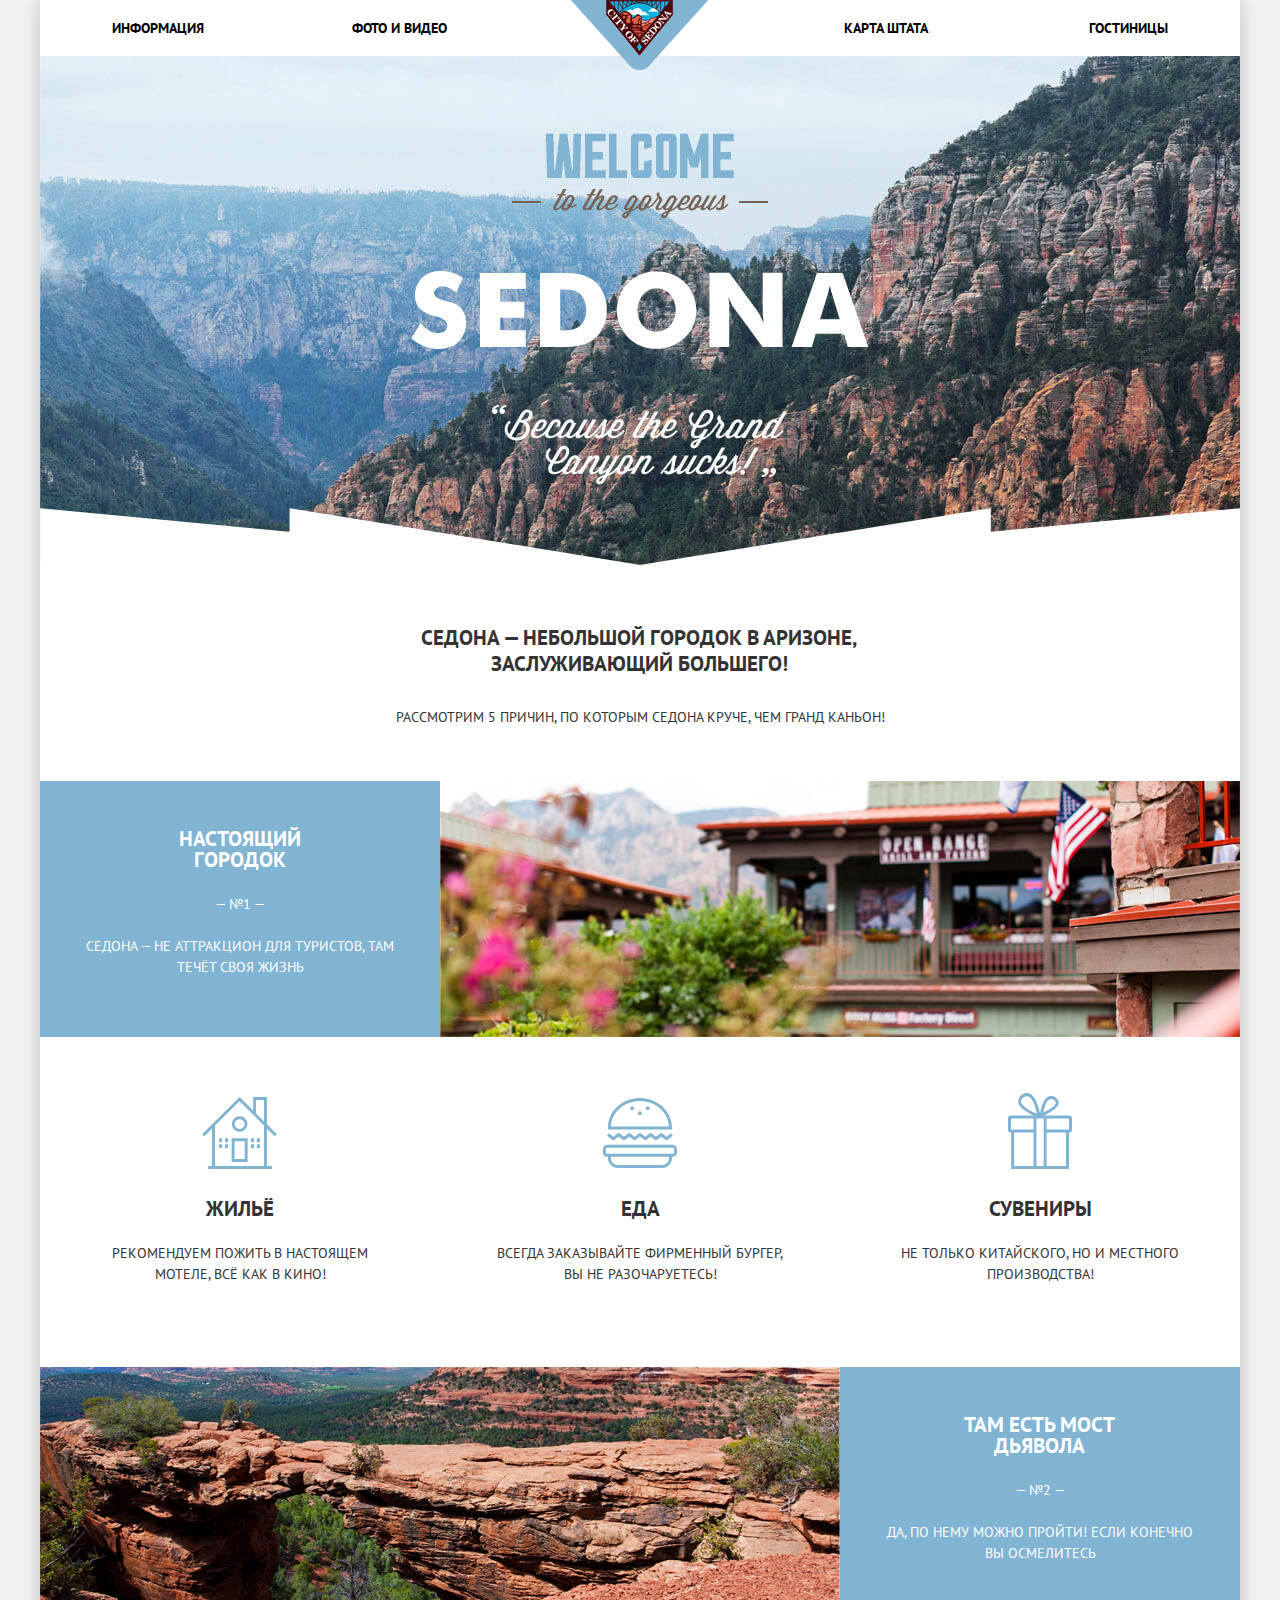
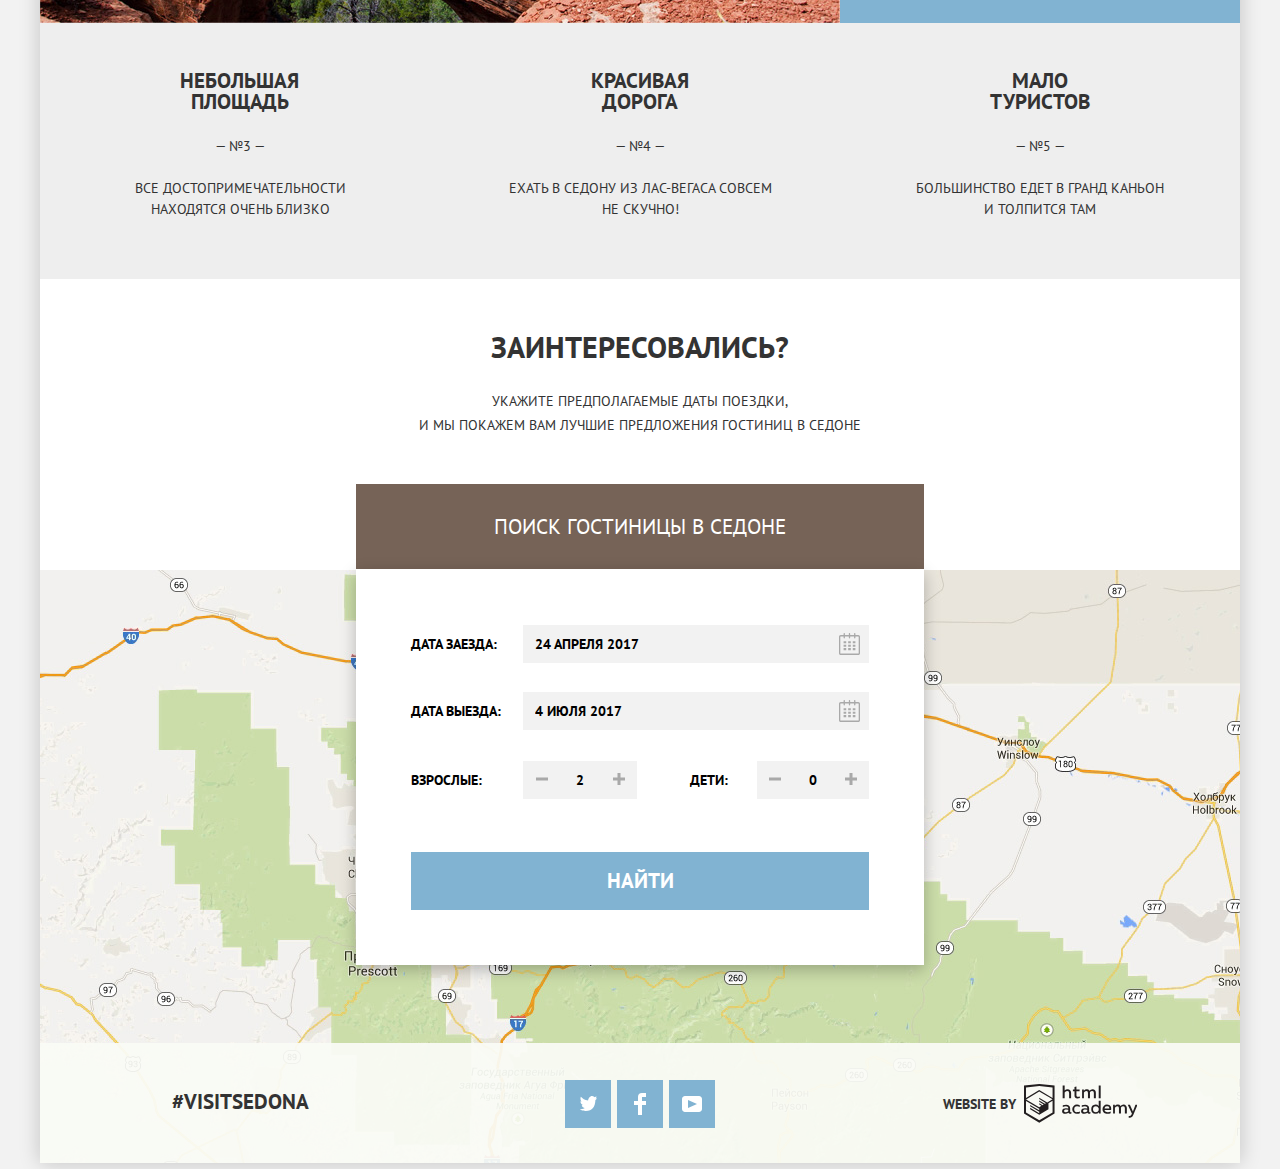
==== commit 63e6eec2: "Закончена стилизация страницы" ====
--- a/index.html
+++ b/index.html
@@ -28,7 +28,7 @@
         <section class="features">
           <h2 class="visually-hidden">Преимущества Седоны</h2>
           <div class="layout-block">
-            <p>Седона - небольшой городок в Аризоне, заслуживающий большего!</p>
+            <p>Седона — небольшой городок в Аризоне, заслуживающий большего!</p>
             <p>Рассмотрим 5 причин, по которым Седона круче, чем Гранд Каньон!</p>
           </div>
           <ol class="features-list">
@@ -36,9 +36,9 @@
               <div class="features-layout">
                 <h3>Настоящий городок</h3>
                 <p>— №1 —</p>
-                <p>Седона — не аттракцион для туристов,<br> там течёт своя жизнь</p>
+                <p>Седона — не аттракцион для туристов, там течёт своя жизнь</p>
               </div>
-              <img class="feature-photo" src="img/sedona-photo-1.jpg">
+              <img class="feature-photo" src="img/sedona-photo-1.jpg" alt="Типичный пейзаж Седоны" width="800" height="226">
               <ul class="recommendations-list">
                 <li class="recommendations-item">
                   <h4 class="home">Жильё</h4>
@@ -58,24 +58,24 @@
               <div class="features-layout backwards">
                 <h3>Там есть Мост дьявола</h3>
                 <p>— №2 —</p>
-                <p>Да, по нему можно пройти! Если конечно<br> вы осмелитесь</p>
+                <p>Да, по нему можно пройти! Если конечно вы осмелитесь</p>
               </div>
-              <img class="feature-photo" src="img/sedona-photo-2.jpg">
+              <img class="feature-photo" src="img/sedona-photo-2.jpg" alt="Мост дьявола" width="800" height="256">
             </li>
             <li class="features-block other">
                 <h3>Небольшая площадь</h3>
                 <p>— №3 —</p>
-                <p>Все достопримечательности<br> находятся очень близко</p>
+                <p>Все достопримечательности находятся очень близко</p>
             </li>
             <li class="features-block other">
                 <h3>Красивая дорога</h3>
                 <p>— №4 —</p>
-                <p>Ехать в Седону из Лас-Вегаса совсем<br> не скучно!</p>
+                <p>Ехать в Седону из Лас-Вегаса совсем не скучно!</p>
             </li>
             <li class="features-block other">
                 <h3>Мало туристов</h3>
                 <p>— №5 —</p>
-                <p>Большинство едет в Гранд Каньон<br> и толпится там</p>
+                <p>Большинство едет в Гранд Каньон и толпится там</p>
             </li>
           </ol>
         </section>
@@ -85,7 +85,7 @@
           <p>Укажите предполагаемые даты поездки,  <br>
             и мы покажем вам лучшие предложения гостиниц в Седоне</p>
           <a class="open-button button" href="catalog.html">Поиск гостиницы в Седоне</a>
-          <img class="map" src="img/map.jpg" width="1200" height="593">
+          <img class="map" src="img/map.jpg" alt="Координаты Седоны на карте"  width="1200" height="593">
         </section>
       </main>
       <footer class="main-footer">
@@ -115,7 +115,7 @@
             <a class="calendar-icon" href="#"><svg xmlns="http://www.w3.org/2000/svg" width="21" height="22"><path d="M19.251 2.025h-2.845V.648c0-.381-.294-.689-.656-.689-.363 0-.656.308-.656.689v1.377h-3.938V.648c0-.381-.294-.689-.655-.689-.363 0-.657.308-.657.689v1.377H5.906V.648c0-.381-.294-.689-.656-.689-.363 0-.657.308-.657.689v1.377H1.75C.784 2.025 0 2.847 0 3.862v16.302C0 21.179.784 22 1.75 22h17.501c.966 0 1.749-.821 1.749-1.836V3.862c0-1.015-.783-1.837-1.749-1.837zm.437 18.139a.448.448 0 0 1-.437.459H1.75a.45.45 0 0 1-.438-.459V3.862a.45.45 0 0 1 .438-.459h2.844v1.378c0 .381.294.689.657.689.362 0 .656-.308.656-.689V3.403h3.938v1.378c0 .381.294.689.657.689.361 0 .655-.308.655-.689V3.403h3.938v1.378c0 .381.293.689.656.689.362 0 .656-.308.656-.689V3.403h2.845c.241 0 .437.206.437.459v16.302z" fill="#a9a9a9"/><path d="M4.594 8.225h2.625v2.066H4.594zM4.594 11.668h2.625v2.067H4.594zM4.594 15.112h2.625v2.066H4.594zM9.188 15.112h2.625v2.066H9.188zM9.188 11.668h2.625v2.067H9.188zM9.188 8.225h2.625v2.066H9.188zM13.781 15.112h2.625v2.066h-2.625zM13.781 11.668h2.625v2.067h-2.625zM13.781 8.225h2.625v2.066h-2.625z" fill="#a9a9a9"/></svg></a>
           </p>
           <p class="search-block">
-            <label for="departure-date">Дата заезда:</label>
+            <label for="departure-date">Дата выезда:</label>
             <input type="text" name="departure-date" id="departure-date" placeholder="4 июля 2017">
             <a class="calendar-icon" href="#"><svg xmlns="http://www.w3.org/2000/svg" width="21" height="22"><path d="M19.251 2.025h-2.845V.648c0-.381-.294-.689-.656-.689-.363 0-.656.308-.656.689v1.377h-3.938V.648c0-.381-.294-.689-.655-.689-.363 0-.657.308-.657.689v1.377H5.906V.648c0-.381-.294-.689-.656-.689-.363 0-.657.308-.657.689v1.377H1.75C.784 2.025 0 2.847 0 3.862v16.302C0 21.179.784 22 1.75 22h17.501c.966 0 1.749-.821 1.749-1.836V3.862c0-1.015-.783-1.837-1.749-1.837zm.437 18.139a.448.448 0 0 1-.437.459H1.75a.45.45 0 0 1-.438-.459V3.862a.45.45 0 0 1 .438-.459h2.844v1.378c0 .381.294.689.657.689.362 0 .656-.308.656-.689V3.403h3.938v1.378c0 .381.294.689.657.689.361 0 .655-.308.655-.689V3.403h3.938v1.378c0 .381.293.689.656.689.362 0 .656-.308.656-.689V3.403h2.845c.241 0 .437.206.437.459v16.302z" fill="#a9a9a9"/><path d="M4.594 8.225h2.625v2.066H4.594zM4.594 11.668h2.625v2.067H4.594zM4.594 15.112h2.625v2.066H4.594zM9.188 15.112h2.625v2.066H9.188zM9.188 11.668h2.625v2.067H9.188zM9.188 8.225h2.625v2.066H9.188zM13.781 15.112h2.625v2.066h-2.625zM13.781 11.668h2.625v2.067h-2.625zM13.781 8.225h2.625v2.066h-2.625z" fill="#a9a9a9"/></svg></a>
           </p>
--- a/css/style.css
+++ b/css/style.css
@@ -2,7 +2,7 @@
   margin: 0;
   padding: 0;
 
-  font-family: "PT Sans Regular", Arial, sans-serif;
+  font-family: "PT Sans", Arial, sans-serif;
   font-size: 14px;
   line-height: 21px;
   color: #333333;
@@ -28,7 +28,9 @@
 
   white-space: nowrap;
 
-  clip-path: inset(100%);
+  -webkit-clip-path: inset(100%);
+
+          clip-path: inset(100%);
   clip: rect(0 0 0 0);
   overflow: hidden;
 }
@@ -38,7 +40,8 @@
   width: 1200px;
   margin: 0 auto;
   background-color: #ffffff;
-  box-shadow: 0 0 20px  rgba(0, 1, 1, 0.2);
+  -webkit-box-shadow: 0 0 20px  rgba(0, 1, 1, 0.2);
+          box-shadow: 0 0 20px  rgba(0, 1, 1, 0.2);
 }
 
 a {
@@ -47,24 +50,19 @@
 
 .main-navigation {
   background-color: #ffffff;
-
-  outline: 2px solid red;
 }
 
 .main-header-logo {
   position: absolute;
   left: calc(50% - 69px);
-
-  outline: 2px solid red;
-}
-
-.main-header-logo a {
-  outline: 2px solid red;
 }
 
 .site-navigation {
-  display: flex;
-  flex-wrap: wrap;
+  display: -webkit-box;
+  display: -ms-flexbox;
+  display: flex;
+  -ms-flex-wrap: wrap;
+      flex-wrap: wrap;
   margin: 0;
   margin-left: 72px;
   margin-right: 72px;
@@ -75,26 +73,21 @@
 
   list-style: none;
   color: #000000;
-  outline: 2px solid red;
 }
 
 .site-navigation li {
   width: 240px;
-}
-
-.site-navigation li:first-child,
-.site-navigation li:nth-child(2) {
   padding-top: 15px;
   padding-bottom: 15px;
-
+}
+
+.site-navigation li:nth-child(n),
+.site-navigation li:nth-child(2) {
   text-align: left;
 }
 
 .site-navigation li:nth-child(3),
-.site-navigation li:last-child {
-  padding-top: 15px;
-  padding-bottom: 15px;
-
+.site-navigation li:nth-child(4) {
   text-align: right;
 }
 
@@ -121,7 +114,7 @@
 
 .intro-photo {
   width: 1200px;
-  height: 510px;
+  min-height: 510px;
   background-color: #5780a8;
   background-image: url("../img/background-index.jpg");
   background-position: center;
@@ -133,22 +126,20 @@
 }
 
 .layout-block {
-  padding-top: 60px;
-  padding-bottom: 30px;
-
-  outline: 2px solid red;
+  padding-top: 59px;
+  padding-bottom: 51px;
 }
 
 .layout-block > p:first-of-type {
   margin: 0;
-  padding-bottom: 30px;
+  padding-bottom: 27px;
+  padding-left: 378px;
+  padding-right: 380px;
 
   font-size: 21px;
   line-height: 26px;
   font-weight: bold;
   text-align: center;
-
-  outline: 2px solid yellow;
 }
 
 .layout-block > p:nth-of-type(2) {
@@ -156,13 +147,14 @@
 
   line-height: 26px;
   text-align: center;
-
-  outline: 2px solid green;
 }
 
 .features-list {
-  display: flex;
-  flex-wrap: wrap;
+  display: -webkit-box;
+  display: -ms-flexbox;
+  display: flex;
+  -ms-flex-wrap: wrap;
+      flex-wrap: wrap;
   margin: 0;
   padding: 0;
 
@@ -171,13 +163,16 @@
 
 .features-block {
   text-align: center;
-  outline: 2px solid green;
 }
 
 .features-layout h3,
 .features-block h3 {
   margin: 0;
   padding: 0;
+  padding-top: 47px;
+  padding-left: 124px;
+  padding-right: 125px;
+  padding-bottom: 24px;
 
   font-size: 21px;
   font-weight: bold;
@@ -186,11 +181,26 @@
 
 .features-layout {
   width: 400px;
+  padding-bottom: 55px;
+}
+
+.features-layout > p {
+  margin: 0;
+  padding: 0;
+  padding-left: 46px;
+  padding-right: 46px;
+}
+
+.features-layout > p:first-of-type {
+  padding-bottom: 21px;
 }
 
 .features-block.colored {
-  display: flex;
-  flex-wrap: wrap;
+  display: -webkit-box;
+  display: -ms-flexbox;
+  display: flex;
+  -ms-flex-wrap: wrap;
+      flex-wrap: wrap;
   width: 1200px;
 
   color: #ffffff;
@@ -198,27 +208,33 @@
   background-color: #81b3d2;
 }
 
-.features-block h3 {
-  padding-top: 50px;
-  padding-left: 125px;
-  padding-right: 125px;
-  padding-bottom: 25px;
-
-}
-
 .features-block.other {
-  padding-bottom: 60px;
+  padding-bottom: 59px;
 
   background-color: #eeeeee;
 }
 
 .features-block.other > p {
   margin: 0;
+  padding-left: 65px;
+  padding-right: 65px;
+}
+
+.features-block.other:nth-of-type(5) > p {
+  padding-left: 72px;
+  padding-right: 72px;
+}
+
+.features-block.other > p:first-of-type {
+  padding-bottom: 21px;
 }
 
 .recommendations-list {
-  display: flex;
-  flex-wrap: wrap;
+  display: -webkit-box;
+  display: -ms-flexbox;
+  display: flex;
+  -ms-flex-wrap: wrap;
+      flex-wrap: wrap;
   margin: 0;
   padding: 0;
 
@@ -230,15 +246,17 @@
 
 .recommendations-list li {
   width: 400px;
-
-  outline: 2px solid green;
+}
+
+.recommendations-item {
+  padding-bottom: 82px;
 }
 
 .recommendations-item h4 {
   position: relative;
   margin: 0;
-  padding-bottom: 30px;
-  padding-top: 165px;
+  padding-top: 161px;
+  padding-bottom: 24px;
 
   font-size: 21px;
   font-weight: bold;
@@ -249,11 +267,11 @@
   content: "";
 
   position: absolute;
-  bottom: 76px;
+  bottom: 74px;
   left: 50%;
   margin-left: -38px;
   width: 76px;
-  height: 76px;
+  height: 77px;
 
   background-color: #ffffff;
 }
@@ -270,16 +288,15 @@
   background-position: 1px 6px;
 }
 .recommendations-item .souvenirs::before {
+  bottom: 73px;
   background-image: url("../img/icon-3.svg");
   background-repeat: no-repeat;
   background-position: 6px 0;
 }
 
-
 .recommendations-item p {
   margin: 0;
   padding: 0;
-  padding-bottom: 85px;
   padding-left: 55px;
   padding-right: 55px;
 
@@ -288,7 +305,9 @@
 }
 
 .features-layout.backwards {
-  order: 1;
+  -webkit-box-ordinal-group: 2;
+      -ms-flex-order: 1;
+          order: 1;
 }
 
 .features-block.other {
@@ -296,33 +315,25 @@
 }
 
 .search {
-  padding-top: 55px;
-
-  outline: 2px solid red;
-}
-
+  padding-top: 50px;
+}
 
 .search p:first-of-type {
   margin: 0;
-  padding-bottom: 30px;
+  padding-bottom: 24px;
 
   font-size: 30px;
   font-weight: bold;
   line-height: 36px;
   text-align: center;
-
-  outline: 2px solid green;
 }
 
 .search p:nth-of-type(2) {
   margin: 0;
-  padding-bottom: 50px;
+  padding-bottom: 47px;
 
   line-height: 24px;
   text-align: center;
-
-  outline: 2px solid green;
-
 }
 
 .button {
@@ -338,22 +349,22 @@
 }
 
 .open-button {
-  width: 588px;
+  width: 568px;
   margin-left: auto;
   margin-right: auto;
   padding: 30px 0;
-  height: 26px; 
+  min-height: 26px; 
 }
 
 .map {
   position: relative;
-  outline: 2px solid green;
 }
 
 .open-button:focus,
 .open-button:hover {
   background-color: #604e43;
-  box-shadow: 0 10px 20px 0 rgba(0, 1, 1, 0.25)
+  -webkit-box-shadow: 0 10px 20px 0 rgba(0, 1, 1, 0.25);
+          box-shadow: 0 10px 20px 0 rgba(0, 1, 1, 0.25)
 }
 
 .open-button:active {
@@ -363,16 +374,22 @@
 }
 
 .main-footer {
-  display: flex;
-  flex-wrap: wrap; 
-  justify-content: space-between;
+  display: -webkit-box;
+  display: -ms-flexbox;
+  display: flex;
+  -webkit-box-align: stretch;
+      -ms-flex-align: stretch;
+          align-items: stretch;
+  -ms-flex-wrap: wrap;
+      flex-wrap: wrap; 
+  -webkit-box-pack: justify; 
+      -ms-flex-pack: justify; 
+          justify-content: space-between;
   position: relative;
   z-index: 1;
-  margin-top: -120px;
-
-  background-color: rgba(249, 251, 246, 0.9);
-
-  outline: 2px solid crimson;
+  margin-top: -126px;
+
+  background-color: rgba(249, 251, 246, 0.75);
 }
 
 .main-footer > p {
@@ -381,40 +398,61 @@
 
 .footer-tag {
   width: 400px;
-  padding: 45px 0;
+  padding: 46px 0;
+  padding-bottom: 48px;
+
+
   font-size: 21px;
   font-weight: bold;
   line-height: 26px;
   text-align: center;
 
-  background-color: rgba(249, 251, 246, 0.9);
+  background-color: rgba(249, 251, 246, 0.75);
 }
 
 .social-layout {
-  display: flex;
-  align-items: center;
-  justify-content: center;
+  display: -webkit-box;
+  display: -ms-flexbox;
+  display: flex;
+  -webkit-box-align: center;
+      -ms-flex-align: center;
+          align-items: center;
+  -webkit-box-pack: center;
+      -ms-flex-pack: center;
+          justify-content: center;
   width: 400px;
-  background-color: rgba(249, 251, 246, 0.9);
+  background-color: rgba(249, 251, 246, 0.75);
 }
 
 .footer-social {
-  display: flex;
-  flex-wrap: wrap;
-  justify-content: space-between;
+  display: -webkit-box;
+  display: -ms-flexbox;
+  display: flex;
+  -ms-flex-wrap: wrap;
+      flex-wrap: wrap;
+  -webkit-box-pack: justify;
+      -ms-flex-pack: justify;
+          justify-content: space-between;
   width: 150px;
   margin: 0;
   padding: 0;
+  padding-top: 1px;
 
   list-style: none;
 }
 
 .social-button {
-  display: flex;
-  align-items: center;
-  justify-content: center;
+  display: -webkit-box;
+  display: -ms-flexbox;
+  display: flex;
+  -webkit-box-align: center;
+      -ms-flex-align: center;
+          align-items: center;
+  -webkit-box-pack: center;
+      -ms-flex-pack: center;
+          justify-content: center;
   width: 46px;
-  height: 48px;
+  min-height: 48px;
 
   background-color: #81b3d2;
 }
@@ -429,19 +467,26 @@
 }
 
 .footer-copyright {
-  display: flex;
-  justify-content: center;
-  align-items: center;
+  display: -webkit-box;
+  display: -ms-flexbox;
+  display: flex;
+  -webkit-box-pack: center;
+      -ms-flex-pack: center;
+          justify-content: center;
+  -webkit-box-align: center;
+      -ms-flex-align: center;
+          align-items: center;
   width: 400px;
-
-  background-color: rgba(249, 251, 246, 0.9);
+  padding-top: 7px;
+
+  background-color: rgba(249, 251, 246, 0.75);
 }
 
 .footer-copyright b {
-  margin-right: 7px;
+  margin-right: 8px;
   padding-bottom: 5px;
-  width: 74px;
-  outline: 2px solid crimson;
+
+  text-align: right;
 }
 
 .copyright-link:hover path,
@@ -457,53 +502,75 @@
 }
 
 .modal-search {
-  width: 570px;
+  position: absolute;
+  top: 2169px;
+  left: 50%;
+
+  width: 568px;
   padding: 55px;
-  box-sizing: border-box;
+  padding-top: 56px;
+  margin-left: -284px;
+  -webkit-box-sizing: border-box;
+          box-sizing: border-box;
 
   font-weight: bold;
   line-height: 26px;
   color: #000000;
 
   background-color: #ffffff;
-  box-shadow: 0 5px 15px 0 rgba(0, 1, 1, 0.25);
-}
+  -webkit-box-shadow: 0 5px 15px 0 rgba(0, 1, 1, 0.25);
+          box-shadow: 0 5px 15px 0 rgba(0, 1, 1, 0.25);
+}
+
+
 
 .search-form {
-  display: flex;
-  flex-wrap: wrap;
+  display: -webkit-box;
+  display: -ms-flexbox;
+  display: flex;
+  -ms-flex-wrap: wrap;
+      flex-wrap: wrap;
 }
 
 .search-block {
-  display: flex;
-  align-items: center;
+  display: -webkit-box;
+  display: -ms-flexbox;
+  display: flex;
+  -webkit-box-align: center;
+      -ms-flex-align: center;
+          align-items: center;
   position: relative;
   width: 100%;
   margin: 0;
   padding: 0;
-  margin-bottom: 30px;
-
-  outline: 2px solid pink;
+  margin-bottom: 29px;
+}
+
+.search-block:nth-of-type(2) {
+  margin-bottom: 31px;
 }
 
 .search-block label {
   width: 95px;
-  margin-right: 18px;
+  margin-right: 17px;
 }
 
 .search-block input {
-  padding-top: 10px;
-  padding-bottom: 10px;
+  padding-top: 11px;
+  padding-bottom: 11px;
   padding-left: 12px;
-  padding-right: 9px;
-  box-sizing: border-box;
+  padding-right: 25px;
+  -webkit-box-sizing: border-box;
+          box-sizing: border-box;
 
   background-color: #f2f2f2;
   border: none;
 }
 
 .search-block input {
-  flex-grow: 1;
+  -webkit-box-flex: 1;
+      -ms-flex-positive: 1;
+          flex-grow: 1;
 }
 
 .calendar-icon {
@@ -525,13 +592,15 @@
 
 .search-column-1,
 .search-column-2 {
-  display: flex;
-  align-items: stretch;
-  margin: 0;
-  margin-bottom: 54px;
-  padding: 0;
-
-  outline: 2px solid orange; 
+  display: -webkit-box;
+  display: -ms-flexbox;
+  display: flex;
+  -webkit-box-align: center;
+      -ms-flex-align: center;
+          align-items: center;
+  margin: 0;
+  margin-bottom: 53px;
+  padding: 0;
 }
 
 .search-column-1 {
@@ -545,12 +614,13 @@
 }
 
 .search-form input[type="number"] {
-  padding-top: 6px;
-  padding-bottom: 6px;
-  padding-left: 14px;
-  padding-right: 3px;
+  padding-top: 11px;
+  padding-bottom: 11px;
+  padding-left: 16px;
+  padding-right: 0;
   width: 40px; 
-  box-sizing: border-box;
+  -webkit-box-sizing: border-box; 
+          box-sizing: border-box;
   
   background-color: #f2f2f2;
   border: none;
@@ -558,6 +628,9 @@
 
 .add-button,
 .subtract-button {
+  -ms-flex-item-align: stretch;
+      -ms-grid-row-align: stretch;
+      align-self: stretch;
   width: 37px;
   background-color: #f2f2f2;
   border: none;
@@ -575,14 +648,9 @@
   stroke: #81b3d2;
 }
 
-/* .subtract-button {
-  margin-left: 70px;
-} */
-
-
 .search-column-1 label {
   width: 73px;
-  margin-right: 41px;  
+  margin-right: 39px;  
 }
 
 .search-column-2 label {
@@ -616,6 +684,9 @@
   width: 100%;
   padding-top: 16px;
   padding-bottom: 16px;
+
+  font-weight: bold;
+  text-transform: uppercase;
 
   background-color: #81b3d2;
 }
@@ -641,10 +712,13 @@
 }
 
 .filter {
-  display: flex;
-  flex-wrap: wrap;
-  padding-top: 28px;
-  padding-left: 73px;
+  display: -webkit-box;
+  display: -ms-flexbox;
+  display: flex;
+  -ms-flex-wrap: wrap;
+      flex-wrap: wrap;
+  padding-top: 27px;
+  padding-left: 71px;
   padding-right: 73px;
   padding-bottom: 31px;
 
@@ -663,18 +737,20 @@
   padding: 0;
 
   border: none;
-  outline: 2px solid red;
+}
+
+.filter fieldset:nth-of-type(2) {
+  padding-left: 15px;
 }
 
 .filter-column {
   width: 318px;
-  margin-left: 256px;
-
-  outline: 2px solid red;
+  margin-left: auto;
 }
 
 .filter legend {
-  padding-bottom: 30px;
+  padding-bottom: 25px;
+  padding-left: 2px;
 
   font-size: 16px;
   font-weight: bold;
@@ -688,7 +764,8 @@
 }
 
 .filter-option {
-  padding-bottom: 28px;
+  position: relative;
+  padding-bottom: 25px;
   padding-left: 40px;
 
   text-align: left;
@@ -698,22 +775,57 @@
   padding-bottom: 0;
 }
 
+.filter-input + label:before {
+  content: "";
+  position: absolute;
+  top: -1px;
+  left: 1px;
+
+  width: 19px;
+  height: 19px;
+
+  border: 2px solid #ffffff;
+  border-radius: 2px;
+}
+
+.filter-input:checked + label:before {
+  opacity: 0;
+}
+
+.filter-input:checked + label:after {
+  content: "";
+  position: absolute;
+  top: -2px;
+  left: 0;
+
+  width: 26px;
+  height: 23px;
+
+  background-image: url("../img/checkbox-on-icon.svg");
+  background-repeat: no-repeat;
+  background-position: 0 0;
+}
+
 .filter-input:disabled + label {
   opacity: 0.5;
 }
 
+.filter-input:disabled + label:before {
+  opacity: 0.5;
+}
+
 .filter .filter-range {
   width: 318px;
 }
 
 .filter-column legend {
-  padding-bottom: 9px;
+  padding-bottom: 10px;
 }
 
 .price-controls {
   position: relative;
 
-  height: 36px;
+  min-height: 32px;
   margin-bottom: 20px;
 
   font-size: 0;
@@ -733,23 +845,29 @@
   height: 22px;
 
   background: #ffffff;
-  transform: translate(-50%, -50%);
+  -webkit-transform: translate(-50%, -50%);
+      -ms-transform: translate(-50%, -50%);
+          transform: translate(-50%, -50%);
 }
 
 .price-controls label {
   display: inline-block;
 
   font-size: 14px;
-  line-height: 38px;
+  line-height: 30px;
   vertical-align: top;
 
   cursor: pointer;
 }
 
-.price-controls .min-price,
+.price-controls .min-price {
+  width: 90px;
+  padding-left: 65px;
+}
+
 .price-controls .max-price {
   width: 90px;
-  padding-left: 65px;
+  padding-left: 57px;
 }
 
 .price-controls input {
@@ -767,6 +885,7 @@
   position: relative;
 
   margin-bottom: 32px;
+  margin-left: 1px;
 }
 
 .range-controls .scale {
@@ -792,12 +911,15 @@
   background: #ababab;
   border: 8px solid #ffffff;
   border-radius: 50%;
-  box-shadow: 0 2px 1px 0 rgba(0, 1, 1, 0.2);
+  -webkit-box-shadow: 0 2px 1px 0 rgba(0, 1, 1, 0.2);
+          box-shadow: 0 2px 1px 0 rgba(0, 1, 1, 0.2);
   cursor: pointer;
 }
 
-.range-toggle:hover {
-  background: #1c4f80;
+.range-toggle:hover,
+.range-toggle:focus {
+  border-width: 9px;
+  top: -10px;
 }
 
 .range-toggle-min {
@@ -811,8 +933,9 @@
 .results-button {
   display: block;
   margin: 0 auto;
-  padding-top: 7px;
-  padding-bottom: 7px;
+  margin-left: 85px;
+  padding-top: 8px;
+  padding-bottom: 8px;
   padding-left: 34px;
   padding-right: 34px;
 
@@ -825,17 +948,26 @@
   cursor: pointer;
 }
 
+.results-button:hover,
+.results-button:focus {
+  background-color: #ffffff;
+  color: #000000;
+}
+
 
 .sorting-layout {
-  display: flex;
-  flex-wrap: wrap;
-
+  display: -webkit-box;
+  display: -ms-flexbox;
+  display: flex;
+  -ms-flex-wrap: wrap;
+      flex-wrap: wrap;
+  -webkit-box-align: baseline;
+      -ms-flex-align: baseline;
+          align-items: baseline;
   padding-top: 30px;
   padding-bottom: 30px;
-  padding-left: 73px;
+  padding-left: 71px;
   padding-right: 73px;
-
-  outline: 2px solid red;
 }
 
 .sorting-layout > b {
@@ -845,7 +977,6 @@
   font-size: 21px;
   font-weight: bold;
   line-height: 26px;
-  outline: 2px solid green;
 }
 
 .sorting-layout > span {
@@ -866,23 +997,20 @@
   list-style: none;
   line-height: 18px;
   color: rgba(0, 0, 0, 0.3);
-
-  outline: 2px solid red;
 }
 
 .sorting-settings-1 {
-  display: flex;
-  flex-wrap: wrap;
+  display: -webkit-box;
+  display: -ms-flexbox;
+  display: flex;
+  -ms-flex-wrap: wrap;
+      flex-wrap: wrap;
   width: 249px;
   margin-right: auto;
-
-  outline: 2px solid red;
 }
 
 .sorting-settings-1 li {
   width: 81px;
-
-  outline: 2px solid green;
 }
 
 .sorting-settings-1 li:last-of-type {
@@ -894,15 +1022,20 @@
 }
 
 .sorting-settings-2 {
-  display: flex;
-  flex-wrap: wrap;
-  align-items: center;
+  display: -webkit-box;
+  display: -ms-flexbox;
+  display: flex;
+  -ms-flex-wrap: wrap;
+      flex-wrap: wrap;
+  -webkit-box-align: center;
+      -ms-flex-align: center;
+          align-items: center;
   width: 36px;
 }
 
 .sorting-settings-2 li:first-child {
   margin-left: 2px;
-  margin-right: 10px;
+  margin-right: 12px;
 }
 
 .sorting-sign:hover polygon,
@@ -922,8 +1055,10 @@
   color: rgba(0, 0, 0, 0.3);
 
   text-decoration: underline;
-  text-decoration-style: dotted;
-  text-decoration-color: #81b3d2;
+  -webkit-text-decoration-style: dotted;
+          text-decoration-style: dotted;
+  -webkit-text-decoration-color: #81b3d2;
+          text-decoration-color: #81b3d2;
 }
 
 .sorting-button:hover,
@@ -944,11 +1079,14 @@
 }
 
 .result-item {
-  display: flex;
-  flex-wrap: wrap;
+  display: -webkit-box;
+  display: -ms-flexbox;
+  display: flex;
+  -ms-flex-wrap: wrap;
+      flex-wrap: wrap;
   padding-top: 30px;
-  padding-bottom: 30px;
-  padding-left: 73px;
+  padding-bottom: 24px;
+  padding-left: 71px;
   padding-right: 73px;
 
   border-bottom: 1px solid #e5e5e5;
@@ -964,33 +1102,34 @@
 }
 
 .item-description {
-  width: 260px;
+  flex-grow: 1;
+  width: 270px;
+  margin-top: -3px;
   margin-right: auto;
 }
 
 .hotel-type {
-  display: flex;
-  flex-wrap: wrap;
-  margin: 0;
-  margin-bottom: 15px;
+  display: -webkit-box;
+  display: -ms-flexbox;
+  display: flex;
+  -ms-flex-wrap: wrap;
+      flex-wrap: wrap;
+  margin: 0;
+  margin-bottom: 14px;
   padding: 0;
 }
 
 .hotel-type span {
   width: 116px;
-
-  outline: 2px solid orange
-}
-
-
+}
 
 .item-name {
   margin: 0;
-  padding-bottom: 15px;
+  padding-bottom: 10px;
 
   font-size: 21px;
-  font-weight: bold;
-  line-height: 26px;
+  font-weight: bolder;
+  line-height: 21px;
 }
 
 .item-name a {
@@ -1007,8 +1146,11 @@
 }
 
 .buttons-layout {
-  display: flex;
-  flex-wrap: wrap;
+  display: -webkit-box;
+  display: -ms-flexbox;
+  display: flex;
+  -ms-flex-wrap: wrap;
+      flex-wrap: wrap;
 }
 .more-button {
   width: 110px;
@@ -1061,7 +1203,9 @@
   margin: 0;
   padding: 0;
   padding-top: 3px;
-  padding-bottom: 2px;
+  padding-bottom: 3px;
+  padding-left: 15px;
+  padding-right: 12px;
 
   color: #666666;
 
@@ -1069,9 +1213,26 @@
 }
 
 .star-rating {
-  margin-bottom: 47px;
+  margin-bottom: 40px;
+  margin-left: auto;
+  width: 89px;
+  height: 23px;
+
+  background-color: #ffffff;
+  background-image: url("../img/★.svg");
+  background-repeat: space;
+}
+
+.star-rating-1 {
+  width: 65px;
+  margin-left: auto;
+}
+
+.star-rating-2 {
+  width: 41px;
+  margin-left: auto;
 }
 
 .catalog-content .main-footer {
   margin-top: 0;
-}
+}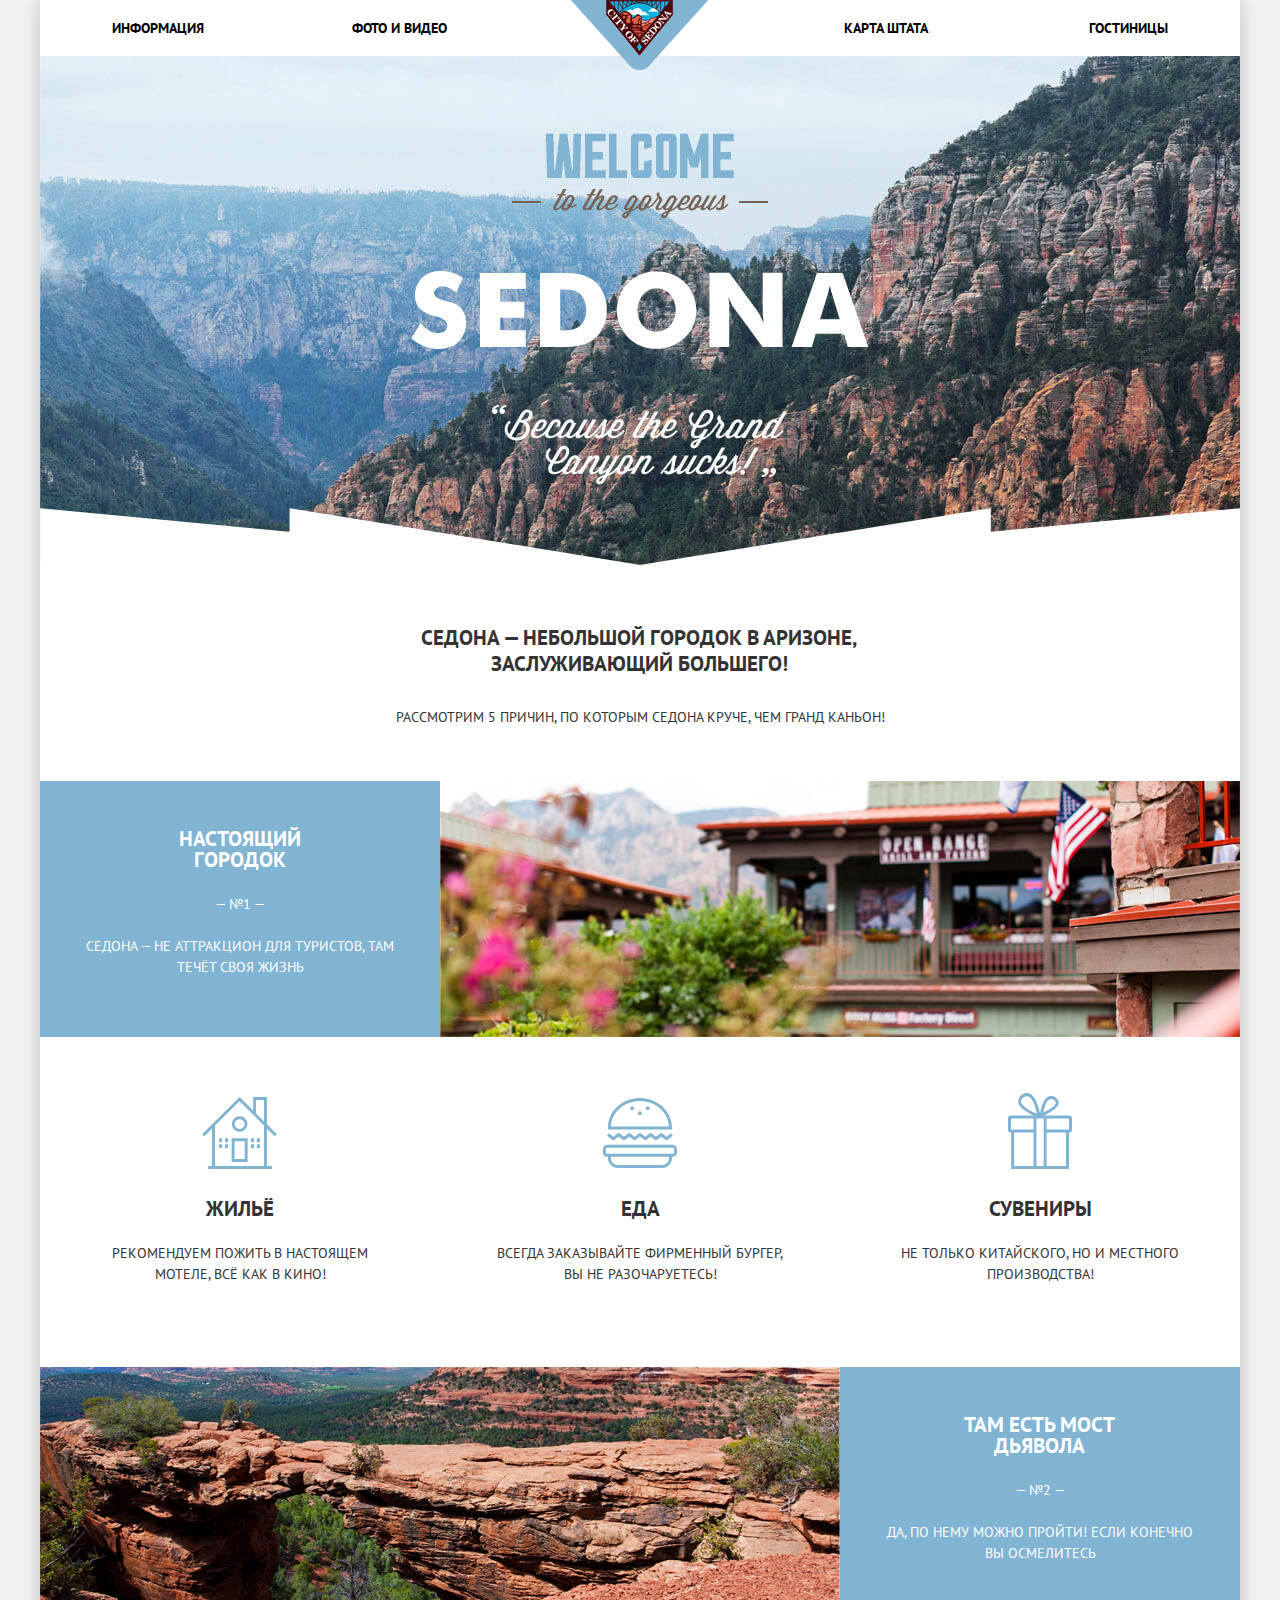
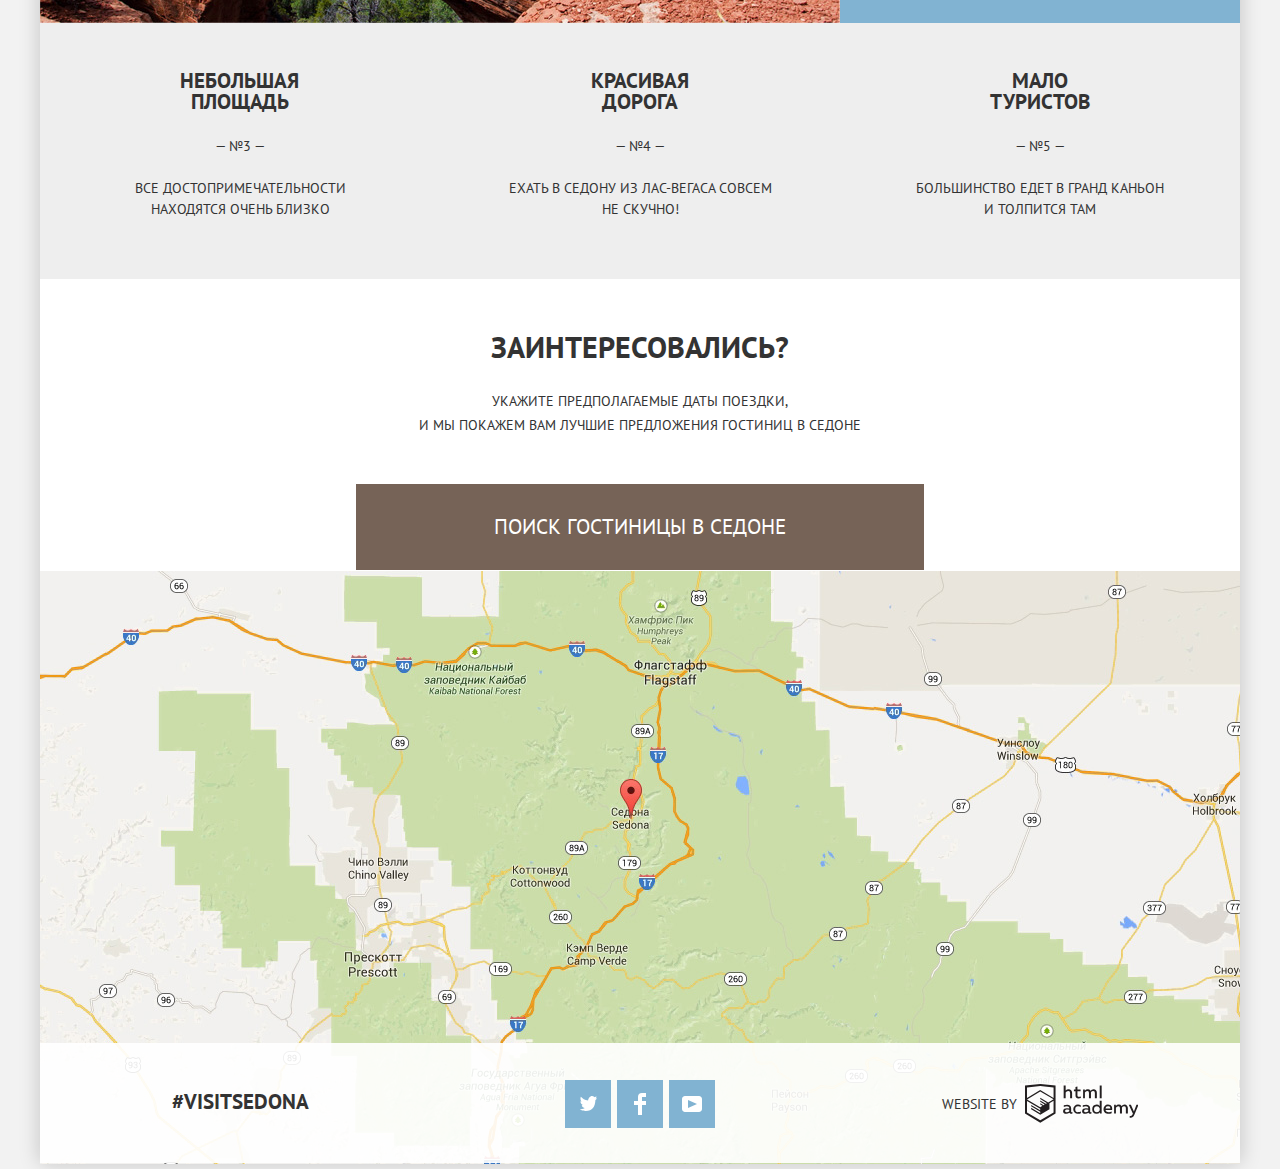
==== commit d69bc2e0: "Сделан первый драфт js" ====
--- a/index.html
+++ b/index.html
@@ -85,6 +85,7 @@
           <p>Укажите предполагаемые даты поездки,  <br>
             и мы покажем вам лучшие предложения гостиниц в Седоне</p>
           <a class="open-button button" href="catalog.html">Поиск гостиницы в Седоне</a>
+          <iframe src="https://www.google.com/maps/embed?pb=!1m18!1m12!1m3!1d611490.6545406092!2d-112.27062431404765!3d34.657877288209406!2m3!1f0!2f0!3f0!3m2!1i1024!2i768!4f13.1!3m3!1m2!1s0x872da132f942b00d%3A0x5548c523fa6c8efd!2z0KHQtdC00L7QvdCwLCDQkNGA0LjQt9C-0L3QsCA4NjMzNiwg0KHQqNCQ!5e0!3m2!1sru!2sru!4v1530005514654" width="1200" height="593" frameborder="0" style="border:0" allowfullscreen></iframe>
           <img class="map" src="img/map.jpg" alt="Координаты Седоны на карте"  width="1200" height="593">
         </section>
       </main>
@@ -121,20 +122,20 @@
           </p>
           <p class="search-column-1">
             <label class="adult-number" for="adult-number">Взрослые:</label>
-            <button class="subtract-button" type="button"><svg width="12" height="12"> 
+            <button class="subtract-button" type="button"><svg width="12" height="12">
                 <line x1="0" y1="50%" x2="12" y2="50%" stroke="#a9a9a9" stroke-width="3"></line></svg><span class="visually-hidden">Уменьшить</span></button>
             <input type="number" min="0" name="adult-number" id="adult-number" placeholder="2">
-            <button class="add-button" type="button"><svg width="12" height="12"> 
-                <line x1="0" y1="50%" x2="12" y2="50%" stroke="#a9a9a9" stroke-width="3"></line> 
+            <button class="add-button" type="button"><svg width="12" height="12">
+                <line x1="0" y1="50%" x2="12" y2="50%" stroke="#a9a9a9" stroke-width="3"></line>
                 <line x1="6" y1="0" x2="6" y2="12" stroke="#a9a9a9" stroke-width="3"></line> </svg><span class="visually-hidden">Увеличить</span></button>
           </p>
           <p class="search-column-2">
             <label for="child-number">Дети:</label>
-            <button class="subtract-button" type="button"><svg width="12" height="12"> 
+            <button class="subtract-button" type="button"><svg width="12" height="12">
                 <line x1="0" y1="50%" x2="12" y2="50%" stroke="#a9a9a9" stroke-width="3"></line></svg><span class="visually-hidden">Уменьшить</span></button>
             <input type="number" min="0" name="child-number" id="child-number" placeholder="0">
-            <button class="add-button" type="button"><svg width="12" height="12"> 
-                <line x1="0" y1="50%" x2="12" y2="50%" stroke="#a9a9a9" stroke-width="3"></line> 
+            <button class="add-button" type="button"><svg width="12" height="12">
+                <line x1="0" y1="50%" x2="12" y2="50%" stroke="#a9a9a9" stroke-width="3"></line>
                 <line x1="6" y1="0" x2="6" y2="12" stroke="#a9a9a9" stroke-width="3"></line> </svg><span class="visually-hidden">Увеличить</span></button>
           </p>
           <button type="submit" class="modal-button button">Найти</button>
--- a/css/style.css
+++ b/css/style.css
@@ -315,6 +315,7 @@
 }
 
 .search {
+  position: relative;
   padding-top: 50px;
 }
 
@@ -349,22 +350,30 @@
 }
 
 .open-button {
+  position: relative;
+  z-index: 4;
   width: 568px;
   margin-left: auto;
   margin-right: auto;
   padding: 30px 0;
-  min-height: 26px; 
+  min-height: 26px;
+}
+
+.search iframe {
+  position: relative;
+  z-index: 2;
 }
 
 .map {
-  position: relative;
+  position: absolute;
+  top: 292px;
+  left: 0;
+  z-index: 1;
 }
 
 .open-button:focus,
 .open-button:hover {
   background-color: #604e43;
-  -webkit-box-shadow: 0 10px 20px 0 rgba(0, 1, 1, 0.25);
-          box-shadow: 0 10px 20px 0 rgba(0, 1, 1, 0.25)
 }
 
 .open-button:active {
@@ -381,15 +390,15 @@
       -ms-flex-align: stretch;
           align-items: stretch;
   -ms-flex-wrap: wrap;
-      flex-wrap: wrap; 
-  -webkit-box-pack: justify; 
-      -ms-flex-pack: justify; 
+      flex-wrap: wrap;
+  -webkit-box-pack: justify;
+      -ms-flex-pack: justify;
           justify-content: space-between;
   position: relative;
-  z-index: 1;
+  z-index: 3;
   margin-top: -126px;
 
-  background-color: rgba(249, 251, 246, 0.75);
+  background-color: rgba(255, 255, 255, 0.7);
 }
 
 .main-footer > p {
@@ -407,7 +416,7 @@
   line-height: 26px;
   text-align: center;
 
-  background-color: rgba(249, 251, 246, 0.75);
+  background-color: rgba(255, 255, 255, 0.7);
 }
 
 .social-layout {
@@ -421,7 +430,7 @@
       -ms-flex-pack: center;
           justify-content: center;
   width: 400px;
-  background-color: rgba(249, 251, 246, 0.75);
+  background-color: rgba(255, 255, 255, 0.7);
 }
 
 .footer-social {
@@ -479,13 +488,14 @@
   width: 400px;
   padding-top: 7px;
 
-  background-color: rgba(249, 251, 246, 0.75);
+  background-color: rgba(255, 255, 255, 0.7);
 }
 
 .footer-copyright b {
   margin-right: 8px;
   padding-bottom: 5px;
 
+  font-weight: normal;
   text-align: right;
 }
 
@@ -502,9 +512,12 @@
 }
 
 .modal-search {
+  display: none;
+
   position: absolute;
   top: 2169px;
   left: 50%;
+  z-index: 3;
 
   width: 568px;
   padding: 55px;
@@ -518,10 +531,47 @@
   color: #000000;
 
   background-color: #ffffff;
+}
+
+@keyframes appear {
+  0%    { transform: translateY(-86px); }
+  100%  { transform: translateY(0); }
+}
+
+@keyframes shake {
+  0%,
+  100% {
+    transform: translateX(0);
+  }
+
+  10%,
+  30%,
+  50%,
+  70%,
+  90% {
+    transform: translateX(-5px);
+  }
+
+  20%,
+  40%,
+  60%,
+  80% {
+    transform: translateX(5px);
+  }
+}
+
+.modal-show {
+  display: block;
+  animation-name: appear;
+  animation-duration: 0.6s;
   -webkit-box-shadow: 0 5px 15px 0 rgba(0, 1, 1, 0.25);
-          box-shadow: 0 5px 15px 0 rgba(0, 1, 1, 0.25);
-}
-
+    box-shadow: 0 5px 15px 0 rgba(0, 1, 1, 0.25);
+}
+
+.modal-error {
+  animation-name: shake;
+  animation-duration: 0,6s;
+}
 
 
 .search-form {
@@ -605,7 +655,7 @@
 
 .search-column-1 {
   width: 228px;
-  margin-right: auto;   
+  margin-right: auto;
 }
 
 .search-column-2 {
@@ -618,10 +668,10 @@
   padding-bottom: 11px;
   padding-left: 16px;
   padding-right: 0;
-  width: 40px; 
-  -webkit-box-sizing: border-box; 
+  width: 40px;
+  -webkit-box-sizing: border-box;
           box-sizing: border-box;
-  
+
   background-color: #f2f2f2;
   border: none;
 }
@@ -650,7 +700,7 @@
 
 .search-column-1 label {
   width: 73px;
-  margin-right: 39px;  
+  margin-right: 39px;
 }
 
 .search-column-2 label {
@@ -831,7 +881,7 @@
   font-size: 0;
 
   border: 2px solid #ffffff;
-  border-radius: 2px;  
+  border-radius: 2px;
   background-color: transparent;
 }
 
@@ -1235,4 +1285,5 @@
 
 .catalog-content .main-footer {
   margin-top: 0;
-}+  background-color: #fefefe;
+}
